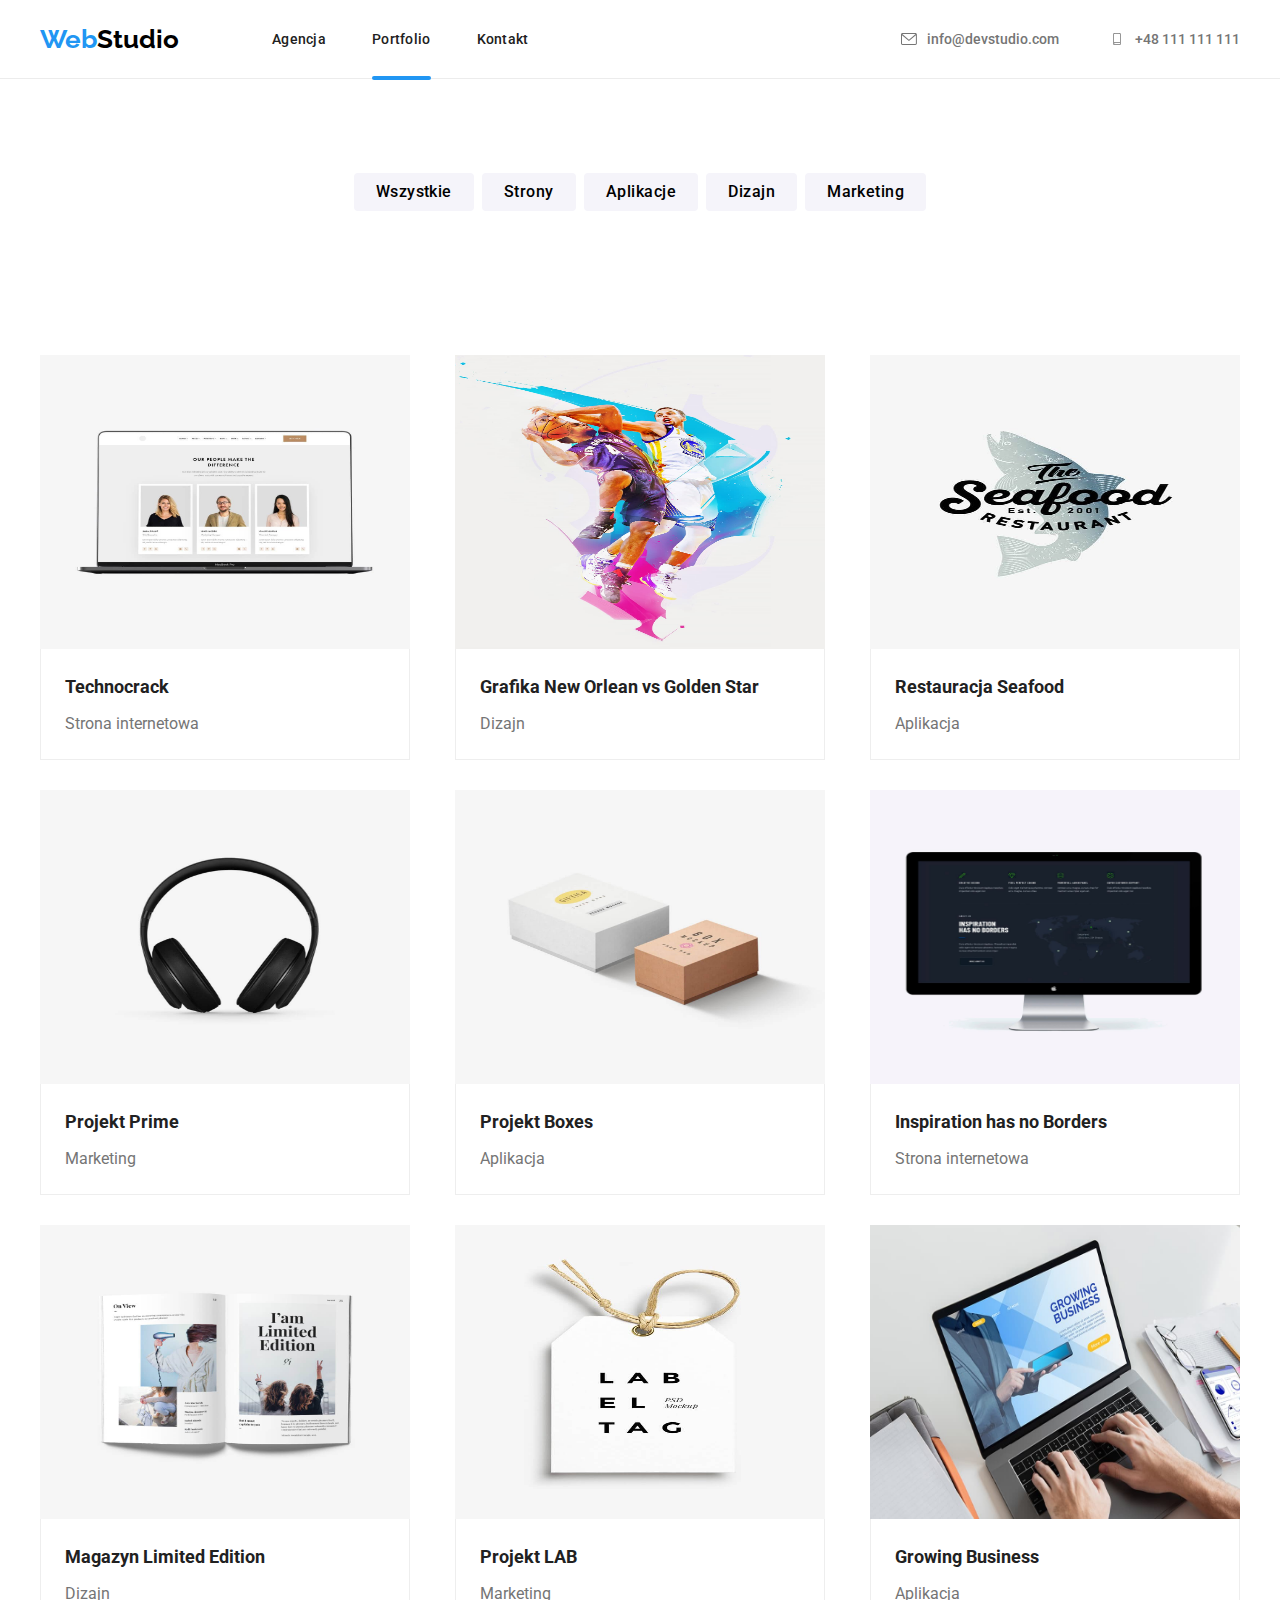
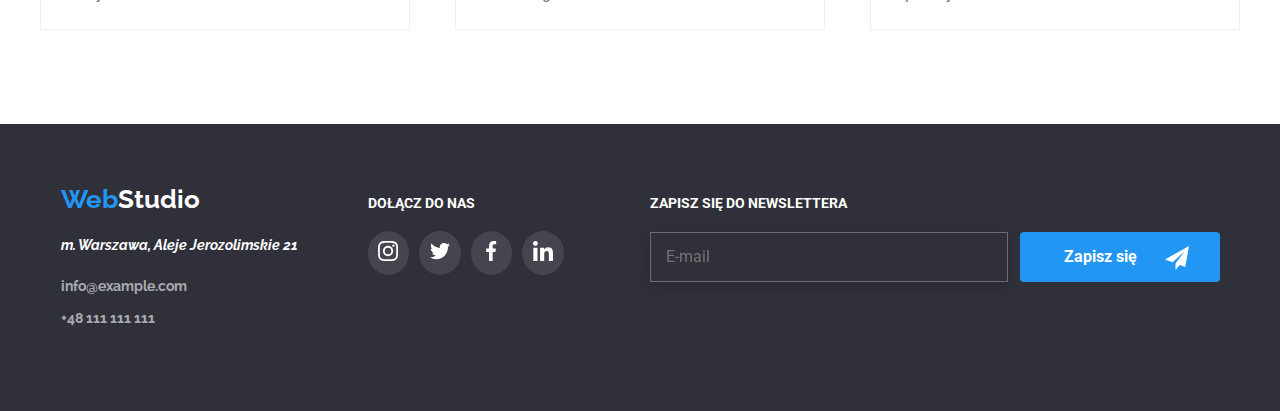
==== portfolio.html @ cb3df339 "Add files via upload" ====
<!DOCTYPE html>
<html lang="pl">
  <head>
    <meta charset="UTF-8" />
    <title>Portfolio</title>
    <link
      href="https://fonts.googleapis.com/css2?family=Montserrat:wght@400;700&family=Raleway:wght@700&family=Roboto:wght@400;500;700;900&display=swap"
      rel="stylesheet"
    />
    <link href="css/modern-normalize.css" rel="stylesheet" />
    <link href="css/main.min.css" rel="stylesheet" />
  </head>
  <body>
    <header class="main-header main-header--border">
      <div class="main-header__container container">
        <div class="main-header-logo main__logo">
          <p><span class="main__logo--color">Web</span>Studio</p>
        </div>
        <nav>
          <ul class="main-header-nav">
            <li>
              <a
                class="main-header-nav__menu main-header-nav--fonts"
                href="index.html"
                >Agencja</a
              >
            </li>
            <li>
              <a
                class="main-header-nav__menu main-header-nav--fonts main-header--current"
                href="portfolio.html"
                >Portfolio</a
              >
            </li>
            <li>
              <a class="main-header-nav__menu main-header-nav--fonts" href="/"
                >Kontakt</a
              >
            </li>
          </ul>
        </nav>
        <ul class="main-header-contacts">
          <li>
            <a
              class="main-header-contacts__text"
              href="mailto:info@devstudio.com"
            >
              <svg class="main-header-contacts--icons" width="16" height="12">
                <use href="./images/icons.svg#icon-envelope"></use>
              </svg>
              info@devstudio.com</a
            >
          </li>
          <li>
            <a class="main-header-contacts__text" href="tel:+48111111111">
              <svg class="main-header-contacts--icons" width="16" height="12">
                <use href="./images/icons.svg#icon-smartphone"></use>
              </svg>
              +48 111 111 111</a
            >
          </li>
        </ul>
      </div>
    </header>
    <main>
      <section class="section section-padding-bottom">
        <div class="container">
          <nav>
            <menu>
              <ul class="portfolio">
                <li>
                  <button class="portfolio__buttons" type="button">
                    Wszystkie
                  </button>
                </li>
                <li>
                  <button class="portfolio__buttons" type="button">
                    Strony
                  </button>
                </li>
                <li>
                  <button class="portfolio__buttons" type="button">
                    Aplikacje
                  </button>
                </li>
                <li>
                  <button class="portfolio__buttons" type="button">
                    Dizajn
                  </button>
                </li>
                <li>
                  <button class="portfolio__buttons" type="button">
                    Marketing
                  </button>
                </li>
              </ul>
            </menu>
          </nav>
        </div>
      </section>
      <section class="section section-padding-top">
        <div class="container">
          <ul class="portfolio-list">
            <li class="portfolio-list__style">
              <a class="portfolio-list__link" href="/">
                <div class="portfolio-list__pic-overlay">
                  <img
                    src="images/ourpeople.jpg"
                    alt="Podgląd strony Technocrack"
                    width="370"
                    height="294"
                  />
                  <div class="portfolio-list__pic-text">
                    <p>
                      Technocrack jest popularną platformą wykorzystywaną do
                      rozpowszechniania koronawirusa. Firmy wykorzystują tę
                      platformę do celów szpiegowskich i ataków na
                      niezabezpieczone serwery konkurencji
                    </p>
                  </div>
                </div>
                <div class="portfolio-list__figcaption">
                  <h4 class="portfolio-list__head">Technocrack</h4>
                  <p class="portfolio-list__headtext">Strona internetowa</p>
                </div>
              </a>
            </li>
            <li class="portfolio-list__style">
              <a class="portfolio-list__link" href="/">
                <div class="portfolio-list__pic-overlay">
                  <img
                    src="images/nba.jpg"
                    alt="Grafika NBA"
                    width="370"
                    height="294"
                  />
                  <div class="portfolio-list__pic-text">
                    <p>
                      Technocrack jest popularną platformą wykorzystywaną do
                      rozpowszechniania koronawirusa. Firmy wykorzystują tę
                      platformę do celów szpiegowskich i ataków na
                      niezabezpieczone serwery konkurencji
                    </p>
                  </div>
                </div>
                <div class="portfolio-list__figcaption">
                  <h4 class="portfolio-list__head">
                    Grafika New Orlean vs Golden Star
                  </h4>
                  <p class="portfolio-list__headtext">Dizajn</p>
                </div>
              </a>
            </li>
            <li class="portfolio-list__style">
              <a class="portfolio-list__link" href="/">
                <div class="portfolio-list__pic-overlay">
                  <img
                    src="images/seafood.jpg"
                    alt="Logo Seafood Restaurant"
                    width="370"
                    height="294"
                  />
                  <div class="portfolio-list__pic-text">
                    <p>
                      Technocrack jest popularną platformą wykorzystywaną do
                      rozpowszechniania koronawirusa. Firmy wykorzystują tę
                      platformę do celów szpiegowskich i ataków na
                      niezabezpieczone serwery konkurencji
                    </p>
                  </div>
                </div>
                <div class="portfolio-list__figcaption">
                  <h4 class="portfolio-list__head">Restauracja Seafood</h4>
                  <p class="portfolio-list__headtext">Aplikacja</p>
                </div>
              </a>
            </li>
            <li class="portfolio-list__style">
              <a class="portfolio-list__link" href="/">
                <div class="portfolio-list__pic-overlay">
                  <img
                    src="images/headset.jpg"
                    alt="Logo słuchawek"
                    width="370"
                    height="294"
                  />
                  <div class="portfolio-list__pic-text">
                    <p>
                      Technocrack jest popularną platformą wykorzystywaną do
                      rozpowszechniania koronawirusa. Firmy wykorzystują tę
                      platformę do celów szpiegowskich i ataków na
                      niezabezpieczone serwery konkurencji
                    </p>
                  </div>
                </div>
                <div class="portfolio-list__figcaption">
                  <h4 class="portfolio-list__head">Projekt Prime</h4>
                  <p class="portfolio-list__headtext">Marketing</p>
                </div>
              </a>
            </li>
            <li class="portfolio-list__style">
              <a class="portfolio-list__link" href="/">
                <div class="portfolio-list__pic-overlay">
                  <img
                    src="images/boxes.jpg"
                    alt="Aplikacja Boxes"
                    width="370"
                    height="294"
                  />
                  <div class="portfolio-list__pic-text">
                    <p>
                      Technocrack jest popularną platformą wykorzystywaną do
                      rozpowszechniania koronawirusa. Firmy wykorzystują tę
                      platformę do celów szpiegowskich i ataków na
                      niezabezpieczone serwery konkurencji
                    </p>
                  </div>
                </div>
                <div class="portfolio-list__figcaption">
                  <h4 class="portfolio-list__head">Projekt Boxes</h4>
                  <p class="portfolio-list__headtext">Aplikacja</p>
                </div>
              </a>
            </li>
            <li class="portfolio-list__style">
              <a class="portfolio-list__link" href="/">
                <div class="portfolio-list__pic-overlay">
                  <img
                    src="images/monitor.jpg"
                    alt="Podgląd strony Inspiration"
                    width="370"
                    height="294"
                  />
                  <div class="portfolio-list__pic-text">
                    <p>
                      Technocrack jest popularną platformą wykorzystywaną do
                      rozpowszechniania koronawirusa. Firmy wykorzystują tę
                      platformę do celów szpiegowskich i ataków na
                      niezabezpieczone serwery konkurencji
                    </p>
                  </div>
                </div>
                <div class="portfolio-list__figcaption">
                  <h4 class="portfolio-list__head">
                    Inspiration has no Borders
                  </h4>
                  <p class="portfolio-list__headtext">Strona internetowa</p>
                </div>
              </a>
            </li>
            <li class="portfolio-list__style">
              <a class="portfolio-list__link" href="/">
                <div class="portfolio-list__pic-overlay">
                  <img
                    src="images/magazine.jpg"
                    alt="Magazyn Limited Edition"
                    width="370"
                    height="294"
                  />
                  <div class="portfolio-list__pic-text">
                    <p>
                      Technocrack jest popularną platformą wykorzystywaną do
                      rozpowszechniania koronawirusa. Firmy wykorzystują tę
                      platformę do celów szpiegowskich i ataków na
                      niezabezpieczone serwery konkurencji
                    </p>
                  </div>
                </div>
                <div class="portfolio-list__figcaption">
                  <h4 class="portfolio-list__head">Magazyn Limited Edition</h4>
                  <p class="portfolio-list__headtext">Dizajn</p>
                </div>
              </a>
            </li>
            <li class="portfolio-list__style">
              <a class="portfolio-list__link" href="/">
                <div class="portfolio-list__pic-overlay">
                  <img
                    src="images/labeltag.jpg"
                    alt="Logo Projekt Lab"
                    width="370"
                    height="294"
                  />
                  <div class="portfolio-list__pic-text">
                    <p>
                      Technocrack jest popularną platformą wykorzystywaną do
                      rozpowszechniania koronawirusa. Firmy wykorzystują tę
                      platformę do celów szpiegowskich i ataków na
                      niezabezpieczone serwery konkurencji
                    </p>
                  </div>
                </div>
                <div class="portfolio-list__figcaption">
                  <h4 class="portfolio-list__head">Projekt LAB</h4>
                  <p class="portfolio-list__headtext">Marketing</p>
                </div>
              </a>
            </li>
            <li class="portfolio-list__style">
              <a class="portfolio-list__link" href="/">
                <div class="portfolio-list__pic-overlay">
                  <img
                    src="images/growingbuisness.jpg"
                    alt="Logo aplikacji Growing Business"
                    width="370"
                    height="294"
                  />
                  <div class="portfolio-list__pic-text">
                    <p>
                      Technocrack jest popularną platformą wykorzystywaną do
                      rozpowszechniania koronawirusa. Firmy wykorzystują tę
                      platformę do celów szpiegowskich i ataków na
                      niezabezpieczone serwery konkurencji
                    </p>
                  </div>
                </div>
                <div class="portfolio-list__figcaption">
                  <h4 class="portfolio-list__head">Growing Business</h4>
                  <p class="portfolio-list__headtext">Aplikacja</p>
                </div>
              </a>
            </li>
          </ul>
        </div>
      </section>
    </main>
    <footer>
      <div class="container main-footer">
        <div class="footer-style">
          <p>
            <span class="main__logo--color">Web</span
            ><span class="main__logo--footer">Studio</span>
          </p>
          <address class="footer-style__adress">
            m. Warszawa, Aleje Jerozolimskie 21
          </address>
          <a class="footer-style__adress-two" href="mailto:info@example.com"
            >info@example.com</a
          >
          <br />
          <a class="footer-style__adress-two" href="tel:+48111111111"
            >+48 111 111 111</a
          >
        </div>
        <div class="joinus">
          <h3 class="joinus__text">DOŁĄCZ DO NAS</h3>
          <ul class="joinus-box">
            <li class="joinus__list">
              <a href="/">
                <svg class="joinus__list--svg" width="20" height="20">
                  <use href="./images/icons.svg#icon-instagram-2"></use>
                </svg>
              </a>
            </li>
            <li class="joinus__list">
              <a href="/"
                ><svg class="joinus__list--svg" width="20" height="20">
                  <use href="./images/icons.svg#icon-twitter-1"></use></svg
              ></a>
            </li>
            <li class="joinus__list">
              <a href="/"
                ><svg class="joinus__list--svg" width="20" height="20">
                  <use href="./images/icons.svg#icon-facebook-1"></use></svg
              ></a>
            </li>
            <li class="joinus__list">
              <a href="/"
                ><svg class="joinus__list--svg" width="20" height="20">
                  <use href="./images/icons.svg#icon-linkedin-1"></use></svg
              ></a>
            </li>
          </ul>
        </div>
        <div>
          <form class="newsletter">
            <label>
              <h3 class="newsletter__text">Zapisz się do newslettera</h3>
              <input
                class="newsletter__input"
                type="email"
                name="footeruseremail"
                placeholder="E-mail"
                required
              />
            </label>
            <button class="newsletter__button" type="submit">
              Zapisz się
              <svg class="newsletter__button--svg" width="24" height="24">
                <use href="./images/icons.svg#icon-icon-send"></use>
              </svg>
            </button>
          </form>
        </div>
      </div>
    </footer>
    <script src="./js/modal.js"></script>
  </body>
</html>
---- css/main.min.css ----
*{margin:0;padding:0}body{font-family:"Roboto",sans-serif;background:#fff}footer{display:block;padding-top:60px;padding-bottom:60px;background-color:var(--main-theme)}h4{margin:0;-webkit-margin-before:0;margin-block-start:0;padding:0;border:0;font-size:100%;font:inherit;vertical-align:baseline}menu{-webkit-margin-before:0px;margin-block-start:0px;-webkit-margin-after:0px;margin-block-end:0px;-webkit-padding-start:0px;padding-inline-start:0px}a{text-decoration:none}ul{list-style-type:none}img{display:block}label{display:-webkit-box;display:-ms-flexbox;display:flex;-webkit-box-orient:vertical;-webkit-box-direction:normal;-ms-flex-direction:column;flex-direction:column}.container{width:1200px;margin:0 auto}.section{padding-top:94px;padding-bottom:94px}.section-padding-top{padding-top:0}.section-heads{font-weight:700;font-size:36px;line-height:1.16;color:var(--nearly-black);text-align:center;margin-top:0px;margin-bottom:50px}.backdrop{position:fixed;left:0;top:0;width:100%;height:100%;background:rgba(0,0,0,.2)}.is-hidden{opacity:0;visibility:hidden;pointer-events:none}:root{--blue-sky: #2196f3;--main-theme: #2f303a;--snow: #ffffff;--nearly-black: #212121;--gray: #757575;--cubic-bezier: cubic-bezier(0.4, 0, 0.2, 1);--main-font: "Roboto", sans-serif;--secondary-font: "Raleway", sans-serif;--box-shadow-main: 0px 4px 4px rgba(0, 0, 0, 0.15);--box-shadow-team: 0px 1px 3px rgba(0, 0, 0, 0.12), 0px 1px 1px rgba(0, 0, 0, 0.14), 0px 2px 1px rgba(0, 0, 0, 0.2);--box-shadow-filter: 0px 3px 1px rgba(0, 0, 0, 0.1), 0px 1px 2px rgba(0, 0, 0, 0.08), 0px 2px 2px rgba(0, 0, 0, 0.12);--box-shadow-gallery: 0px 1px 1px rgba(0, 0, 0, 0.12), 0px 4px 4px rgba(0, 0, 0, 0.06), 1px 4px 6px rgba(0, 0, 0, 0.16)}.main-header{display:-webkit-box;display:-ms-flexbox;display:flex;-webkit-box-align:center;-ms-flex-align:center;align-items:center;-webkit-box-pack:start;-ms-flex-pack:start;justify-content:flex-start}.main-header--border{border-bottom:1px solid;border-bottom-color:#ececec}.main-header__container{display:-webkit-box;display:-ms-flexbox;display:flex;-webkit-box-align:center;-ms-flex-align:center;align-items:center;padding-top:24px;padding-bottom:24px}.main-header--current{color:var(--blue-sky)}.main-header--current:after{position:absolute;display:inline-block;left:0px;bottom:-33px;content:"";background-color:var(--blue-sky);width:100%;height:4px;border-radius:2px}.main-header-logo{display:-webkit-box;display:-ms-flexbox;display:flex;-ms-flex-preferred-size:145px;flex-basis:145px;-webkit-box-pack:start;-ms-flex-pack:start;justify-content:flex-start;max-width:145px;margin-right:0px}.main__logo{font-family:"Raleway";font-style:normal;font-weight:700;font-size:26px;line-height:1.17}.main__logo--color{color:var(--blue-sky)}.main__logo--footer{color:var(--snow)}.main-header-nav{display:-webkit-box;display:-ms-flexbox;display:flex;-webkit-box-align:center;-ms-flex-align:center;align-items:center;-webkit-box-pack:justify;-ms-flex-pack:justify;justify-content:space-between;gap:46px;list-style-type:none;max-width:245px;margin-left:93px;margin-right:371px;padding-left:0px;-webkit-margin-before:0px;margin-block-start:0px;-webkit-margin-after:0px;margin-block-end:0px}.main-header-nav__menu{color:#212121;display:-webkit-box;display:-ms-flexbox;display:flex;gap:46px;position:relative}.main-header-nav__menu:focus,.main-header-nav__menu :hover{color:var(--blue-sky);-webkit-transition:color 250ms var(--cubic-bezier);transition:color 250ms var(--cubic-bezier)}.main-header-nav--fonts{font-weight:500;font-size:14px;line-height:1.15;letter-spacing:.02em;color:var(--nearly-black)}.main-header-contacts{list-style:none;display:-webkit-box;display:-ms-flexbox;display:flex;-webkit-box-align:center;-ms-flex-align:center;align-items:center;-webkit-box-pack:end;-ms-flex-pack:end;justify-content:flex-end;gap:50px;width:100%}.main-header-contacts__text{color:var(--gray);text-decoration:none;font-weight:500;font-size:14px;line-height:1.17;display:-webkit-box;display:-ms-flexbox;display:flex;-webkit-box-align:center;-ms-flex-align:center;align-items:center}.main-header-contacts__text:hover,.main-header-contacts__text :focus{color:var(--blue-sky);-webkit-transition:color 250ms var(--cubic-bezier);transition:color 250ms var(--cubic-bezier)}.main-header-contacts--icons{fill:currentColor;margin-right:10px}.section-main{background:var(--main-theme);background-color:rgba(47,48,58,.4);background-image:url(../images/sectionone.jpg);background-repeat:no-repeat;background-size:cover;background-position:100% 35%;max-width:1600px;height:600px;padding:200px 0px;margin:0 auto}.section-main__text{font-weight:900;font-size:44px;line-height:1.36;color:var(--snow);text-align:center;letter-spacing:.06em;text-transform:uppercase}.section-main__button{font-weight:700;font-size:16px;line-height:1.87;color:var(--snow);background-color:var(--blue-sky);cursor:pointer;width:200px;height:50px;-webkit-box-shadow:0px 4px 4px rgba(0,0,0,.15);box-shadow:0px 4px 4px rgba(0,0,0,.15);border-radius:4px;margin-top:30px;margin-inline:500px}.offer{list-style-type:none;display:-webkit-box;display:-ms-flexbox;display:flex;-webkit-box-pack:justify;-ms-flex-pack:justify;justify-content:space-between;-ms-flex-wrap:nowrap;flex-wrap:nowrap;gap:30px;padding-left:0;position:relative}.offer__list{position:relative}.offer__list>p{font-weight:700;font-size:14px;line-height:1.14;letter-spacing:.03em;text-transform:uppercase;color:var(--snow);position:absolute;bottom:0;width:100%;height:70px;display:-webkit-box;display:-ms-flexbox;display:flex;-webkit-box-align:center;-ms-flex-align:center;align-items:center;-webkit-box-pack:center;-ms-flex-pack:center;justify-content:center;background-color:rgba(47,48,58,.8)}.section-about{list-style-type:none;display:-webkit-box;display:-ms-flexbox;display:flex;-webkit-box-align:center;-ms-flex-align:center;align-items:center;-webkit-box-pack:justify;-ms-flex-pack:justify;justify-content:space-between;gap:30px;margin:0px;-webkit-padding-start:0px;padding-inline-start:0px}.about-item{border-radius:4px}.about-item__div{display:-webkit-box;display:-ms-flexbox;display:flex;-webkit-box-align:center;-ms-flex-align:center;align-items:center;-webkit-box-pack:center;-ms-flex-pack:center;justify-content:center;width:270px;height:120px;background-color:#f5f4fa;margin-bottom:30px}.about-item__head{font-weight:700;font-size:14px;line-height:1.14;color:var(--nearly-black)}.about-item__text{font-size:14px;line-height:1.71;color:var(--nearly-black)}.team{background:#f5f4fa}.team__list{list-style-type:none;display:-webkit-box;display:-ms-flexbox;display:flex;-webkit-box-pack:center;-ms-flex-pack:center;justify-content:center;gap:30px;padding:0}.team__list-styles{background:var(--snow);border-radius:0px 0px 4px 4px;-webkit-box-shadow:0px 1px 3px rgba(0,0,0,.12),0px 1px 1px rgba(0,0,0,.14),0px 2px 1px rgba(0,0,0,.2);box-shadow:0px 1px 3px rgba(0,0,0,.12),0px 1px 1px rgba(0,0,0,.14),0px 2px 1px rgba(0,0,0,.2);-webkit-filter:drop-shadow(0px 4px 4px rgba(0, 0, 0, 0.25));filter:drop-shadow(0px 4px 4px rgba(0, 0, 0, 0.25))}.team-figcaption{padding-bottom:30px;-webkit-box-align:center;-ms-flex-align:center;align-items:center}.team-figcaption__name{font-weight:500;font-size:16px;line-height:1.18;color:var(--nearly-black);text-align:center;padding-top:30px;padding-bottom:10px}.team-figcaption__job{font-weight:400;font-size:16px;line-height:1.18;color:var(--nearly-black);text-align:center;padding-bottom:16px}.team-contacts{display:-webkit-box;display:-ms-flexbox;display:flex;-webkit-box-pack:center;-ms-flex-pack:center;justify-content:center;-webkit-box-align:center;-ms-flex-align:center;align-items:center;margin-top:16px}.team-contacts__box{width:44px;height:44px;margin-right:10px;color:var(--snow)}.team-contacts__box:last-child{margin-right:0}.team-contacts--link{fill:#afb1b8;width:100%;height:100%;display:-webkit-box;display:-ms-flexbox;display:flex;-webkit-box-align:center;-ms-flex-align:center;align-items:center;-webkit-box-pack:center;-ms-flex-pack:center;justify-content:center}.team-contacts--link:hover,.team-contacts--link :focus{background-color:var(--blue-sky);cursor:pointer;border-radius:50%;fill:var(--snow);-webkit-transition:background-color 250ms var(--cubic-bezier),fill 250ms var(--cubic-bezier);transition:background-color 250ms var(--cubic-bezier),fill 250ms var(--cubic-bezier)}.clients{display:-webkit-box;display:-ms-flexbox;display:flex;-webkit-box-align:center;-ms-flex-align:center;align-items:center;-webkit-box-pack:center;-ms-flex-pack:center;justify-content:center;gap:30px}.clients__link{fill:#afb1b8;width:170px;height:92px;border:#afb1b8 solid;display:-webkit-box;display:-ms-flexbox;display:flex;-webkit-box-align:center;-ms-flex-align:center;align-items:center;-webkit-box-pack:center;-ms-flex-pack:center;justify-content:center}.clients__link:hover,.clients__link :focus{border-color:var(--blue-sky);cursor:pointer;fill:var(--blue-sky);-webkit-transition:fill 250ms var(--cubic-bezier),border 250ms var(--cubic-bezier);transition:fill 250ms var(--cubic-bezier),border 250ms var(--cubic-bezier)}.portfolio{display:-webkit-box;display:-ms-flexbox;display:flex;-webkit-box-align:center;-ms-flex-align:center;align-items:center;-webkit-box-pack:center;-ms-flex-pack:center;justify-content:center;list-style:none;gap:8px;padding-left:0px;-webkit-margin-before:0px;margin-block-start:0px;-webkit-margin-after:50px;margin-block-end:50px}.portfolio__buttons{font-weight:500;font-size:16px;line-height:1.62;text-align:center;letter-spacing:.03em;border-style:none;padding:6px 22px;background:#f5f4fa;border-radius:4px}.portfolio__buttons:hover,.portfolio__buttons :focus{color:var(--snow);background-color:var(--blue-sky);cursor:pointer;-webkit-box-shadow:0px 3px 1px rgba(0,0,0,.1),0px 1px 2px rgba(0,0,0,.08),0px 2px 2px rgba(0,0,0,.12);box-shadow:0px 3px 1px rgba(0,0,0,.1),0px 1px 2px rgba(0,0,0,.08),0px 2px 2px rgba(0,0,0,.12);-webkit-filter:drop-shadow(0px 4px 4px rgba(0, 0, 0, 0.25));filter:drop-shadow(0px 4px 4px rgba(0, 0, 0, 0.25));-webkit-transition:color 250ms var(--cubic-bezier),background-color 250ms var(--cubic-bezier),-webkit-box-shadow 250ms var(--cubic-bezier);transition:color 250ms var(--cubic-bezier),background-color 250ms var(--cubic-bezier),-webkit-box-shadow 250ms var(--cubic-bezier);transition:color 250ms var(--cubic-bezier),background-color 250ms var(--cubic-bezier),box-shadow 250ms var(--cubic-bezier);transition:color 250ms var(--cubic-bezier),background-color 250ms var(--cubic-bezier),box-shadow 250ms var(--cubic-bezier),-webkit-box-shadow 250ms var(--cubic-bezier)}.modal{position:absolute;top:50%;left:50%;-webkit-transform:translate(-50%, -50%);transform:translate(-50%, -50%);width:528px;height:598px;background-color:var(--snow);border-radius:4px;-webkit-box-shadow:0px 2px 1px rgba(0,0,0,.2),0px 1px 1px rgba(0,0,0,.1411764706),0px 1px 3px rgba(0,0,0,.1215686275);box-shadow:0px 2px 1px rgba(0,0,0,.2),0px 1px 1px rgba(0,0,0,.1411764706),0px 1px 3px rgba(0,0,0,.1215686275)}.modal__button-close{position:absolute;top:8px;right:8px;display:-webkit-box;display:-ms-flexbox;display:flex;-webkit-box-align:center;-ms-flex-align:center;align-items:center;-webkit-box-pack:center;-ms-flex-pack:center;justify-content:center;width:30px;height:30px;border:1px solid rgba(0,0,0,.1);background-color:var(--snow);border-radius:50%;cursor:pointer}.modal-form{padding:40px}.modal-form__text{font-weight:700;font-size:20px;line-height:1.15;text-align:center;letter-spacing:.03em;margin-bottom:12px}.modal-form__label{font-size:12px;line-height:1.17;letter-spacing:.01em;color:#757575;display:-webkit-box;display:-ms-flexbox;display:flex;-webkit-box-orient:vertical;-webkit-box-direction:normal;-ms-flex-direction:column;flex-direction:column;margin-bottom:10px}.modal-form__label-styles{display:block;position:relative;margin-top:4px}.modal-form__label-styles:hover,.modal-form__label-styles :focus-within{fill:var(--blue-sky);border-color:var(--blue-sky)}.modal-form__input-styles{width:448px;height:40px;padding-block:12px;padding-left:40px;border:1px solid rgba(33,33,33,.2);border-radius:4px;-webkit-transition-property:border-color;transition-property:border-color;-webkit-transition-duration:250ms;transition-duration:250ms;-webkit-transition-timing-function:var(--cubic-bezier);transition-timing-function:var(--cubic-bezier);outline:rgba(0,0,0,0)}.modal-form__input-styles:hover,.modal-form__input-styles :focus-within{fill:var(--blue-sky);border-color:var(--blue-sky)}.modal-form--svg{position:absolute;-webkit-transform:translateY(-50%);transform:translateY(-50%);top:50%;left:12px}.modal-form__textarea{display:block;width:448px;height:138px;margin-top:4px;padding:12px 16px;border:1px solid rgba(33,33,33,.2);border-radius:4px;resize:none;-webkit-transition-property:border-color;transition-property:border-color;-webkit-transition-duration:250ms;transition-duration:250ms;-webkit-transition-timing-function:var(--cubic-bezier);transition-timing-function:var(--cubic-bezier);outline:rgba(0,0,0,0)}.modal-form__textarea--placeholder::-webkit-input-placeholder{font-size:12px;line-height:1.17;letter-spacing:.01em;color:rgba(117,117,117,.5)}.modal-form__textarea--placeholder::-moz-placeholder{font-size:12px;line-height:1.17;letter-spacing:.01em;color:rgba(117,117,117,.5)}.modal-form__textarea--placeholder:-ms-input-placeholder{font-size:12px;line-height:1.17;letter-spacing:.01em;color:rgba(117,117,117,.5)}.modal-form__textarea--placeholder::-ms-input-placeholder{font-size:12px;line-height:1.17;letter-spacing:.01em;color:rgba(117,117,117,.5)}.modal-form__textarea--placeholder::placeholder{font-size:12px;line-height:1.17;letter-spacing:.01em;color:rgba(117,117,117,.5)}.modal-form__textarea:hover,.modal-form__textarea :focus{border-color:var(--blue-sky)}.modal-form__rodo{display:block;-webkit-box-align:center;-ms-flex-align:center;align-items:center;margin-top:20px;margin-bottom:30px;font-size:14px;line-height:1.71;letter-spacing:.03em;text-align:center;color:var(--gray)}.modal-form__rodo--text{display:inline;margin-left:8px}.modal-form__rodo--link{text-decoration:underline;color:var(--blue-sky)}.modal-form__rodo-styles{display:inline-block;border:2px solid var(--nearly-black);border-radius:2px;vertical-align:sub;-webkit-transition-property:background-color,border-color;transition-property:background-color,border-color;-webkit-transition-duration:250ms;transition-duration:250ms;-webkit-transition-timing-function:var(--cubic-bezier);transition-timing-function:var(--cubic-bezier)}.modal-form__rodo-styles--icon{display:block;width:16px;height:15px;fill:var(--snow)}.modal-form__button-send{display:block;width:200px;height:50px;margin-inline:auto;cursor:pointer;color:var(--snow);background-color:var(--blue-sky);border:none;border-radius:4px;font-weight:700;font-size:16px;line-height:1.88;letter-spacing:.06em}.rodo-accept{position:absolute;-webkit-appearance:none;-moz-appearance:none;appearance:none}.rodo-accept:checked+.modal-form__rodo-styles{border-color:var(--blue-sky);background-color:var(--blue-sky)}.main-footer{display:-webkit-box;display:-ms-flexbox;display:flex;-webkit-box-align:baseline;-ms-flex-align:baseline;align-items:baseline;-webkit-box-pack:center;-ms-flex-pack:center;justify-content:center}.footer-style{font-family:"Raleway";font-style:normal;font-weight:700;font-size:26px;line-height:1.17;margin-bottom:20px}.footer-style__adress{color:var(--snow);font-size:14px;line-height:1.71;margin-top:20px;margin-bottom:9px}.footer-style__adress-two{color:rgba(255,255,255,.6);font-size:14px;line-height:1.71;margin-bottom:9px}.footer-style__adress-two:hover,.footer-style__adress-two :focus{color:var(--blue-sky);-webkit-transition:color 250ms var(--cubic-bezier);transition:color 250ms var(--cubic-bezier)}.joinus{margin-left:70px}.joinus__text{font-weight:700;font-size:14px;line-height:1.14;color:var(--snow);text-transform:uppercase}.joinus__list{width:44px;height:44px;margin-right:10px;border-radius:50%;background-color:rgba(255,255,255,.1019607843);display:-webkit-box;display:-ms-flexbox;display:flex;-webkit-box-align:center;-ms-flex-align:center;align-items:center;-webkit-box-pack:center;-ms-flex-pack:center;justify-content:center}.joinus__list--svg{fill:var(--snow)}.joinus__list:hover,.joinus__list :focus{cursor:pointer;background-color:var(--blue-sky);-webkit-transition:background-color 250ms var(--cubic-bezier);transition:background-color 250ms var(--cubic-bezier)}.joinus-box{width:206px;height:44px;display:-webkit-box;display:-ms-flexbox;display:flex;-webkit-box-pack:center;-ms-flex-pack:center;justify-content:center;-webkit-box-align:center;-ms-flex-align:center;align-items:center;margin-top:19px}.footer-label{width:358px;margin-left:78px}.newsletter{display:-webkit-box;display:-ms-flexbox;display:flex;-webkit-box-align:end;-ms-flex-align:end;align-items:flex-end;margin-left:76px}.newsletter__text{font-weight:700;font-size:14px;line-height:1.14;color:var(--snow);text-transform:uppercase}.newsletter__input{-webkit-box-sizing:border-box;box-sizing:border-box;margin-top:20px;width:358px;height:50px;padding:16px 0px 16px 15px;border:1px solid rgba(255,255,255,.3);-webkit-filter:drop-shadow(0px 4px 4px rgba(0, 0, 0, 0.15));filter:drop-shadow(0px 4px 4px rgba(0, 0, 0, 0.15));background-color:var(--main-theme);color:rgba(255,255,255,.6)}.newsletter__button{font-weight:700;font-size:16px;line-height:1.88;color:var(--snow);cursor:pointer;width:200px;height:50px;margin-left:12px;border:none;background-color:var(--blue-sky);padding:10px 28px 10px 42px;border-radius:4px}.newsletter__button--svg{vertical-align:middle;margin-left:24px}.portfolio-list{list-style-type:none;display:-webkit-box;display:-ms-flexbox;display:flex;-webkit-box-pack:justify;-ms-flex-pack:justify;justify-content:space-between;-ms-flex-wrap:wrap;flex-wrap:wrap;padding:0;gap:30px}.portfolio-list:hover,.portfolio-list :focus{cursor:pointer;-webkit-box-shadow:0px 3px 1px rgba(0,0,0,.1),0px 1px 2px rgba(0,0,0,.08),0px 2px 2px rgba(0,0,0,.12);box-shadow:0px 3px 1px rgba(0,0,0,.1),0px 1px 2px rgba(0,0,0,.08),0px 2px 2px rgba(0,0,0,.12);-webkit-transition:-webkit-box-shadow 250ms var(--cubic-bezier);transition:-webkit-box-shadow 250ms var(--cubic-bezier);transition:box-shadow 250ms var(--cubic-bezier);transition:box-shadow 250ms var(--cubic-bezier), -webkit-box-shadow 250ms var(--cubic-bezier)}.portfolio-list__link{display:block}.portfolio-list__pic-overlay{position:relative;overflow:hidden;width:370px;height:294px}.portfolio-list__pic-text{position:absolute;top:0;left:0;width:100%;height:100%;background-color:var(--blue-sky);opacity:.9;-webkit-transform:translateY(100%);transform:translateY(100%);-webkit-transition:-webkit-transform 250ms var(--cubic-bezier);transition:-webkit-transform 250ms var(--cubic-bezier);transition:transform 250ms var(--cubic-bezier);transition:transform 250ms var(--cubic-bezier), -webkit-transform 250ms var(--cubic-bezier)}.portfolio-list__link:hover .portfolio-list__pic-text,.portfolio-list__link:focus .portfolio-list__pic-text{-webkit-transform:translateY(0);transform:translateY(0)}.portfolio-list__pic-text p{font-size:18px;line-height:1.55;letter-spacing:.03em;color:var(--snow);padding-block:49px;padding-inline:24px 45px}.portfolio-list__figcaption{margin-top:0px;padding-top:20px;border-left:1px solid #eee;border-right:1px solid #eee;border-bottom:1px solid #eee}.portfolio-list__head{font-weight:700;font-size:18px;line-height:2;text-align:left;color:var(--nearly-black);padding-left:24px;padding-right:24px}.portfolio-list__headtext{font-size:16px;line-height:1.87;margin-top:4px;padding-left:24px;padding-right:24px;padding-bottom:20px;color:var(--gray)}/*# sourceMappingURL=main.min.css.map */
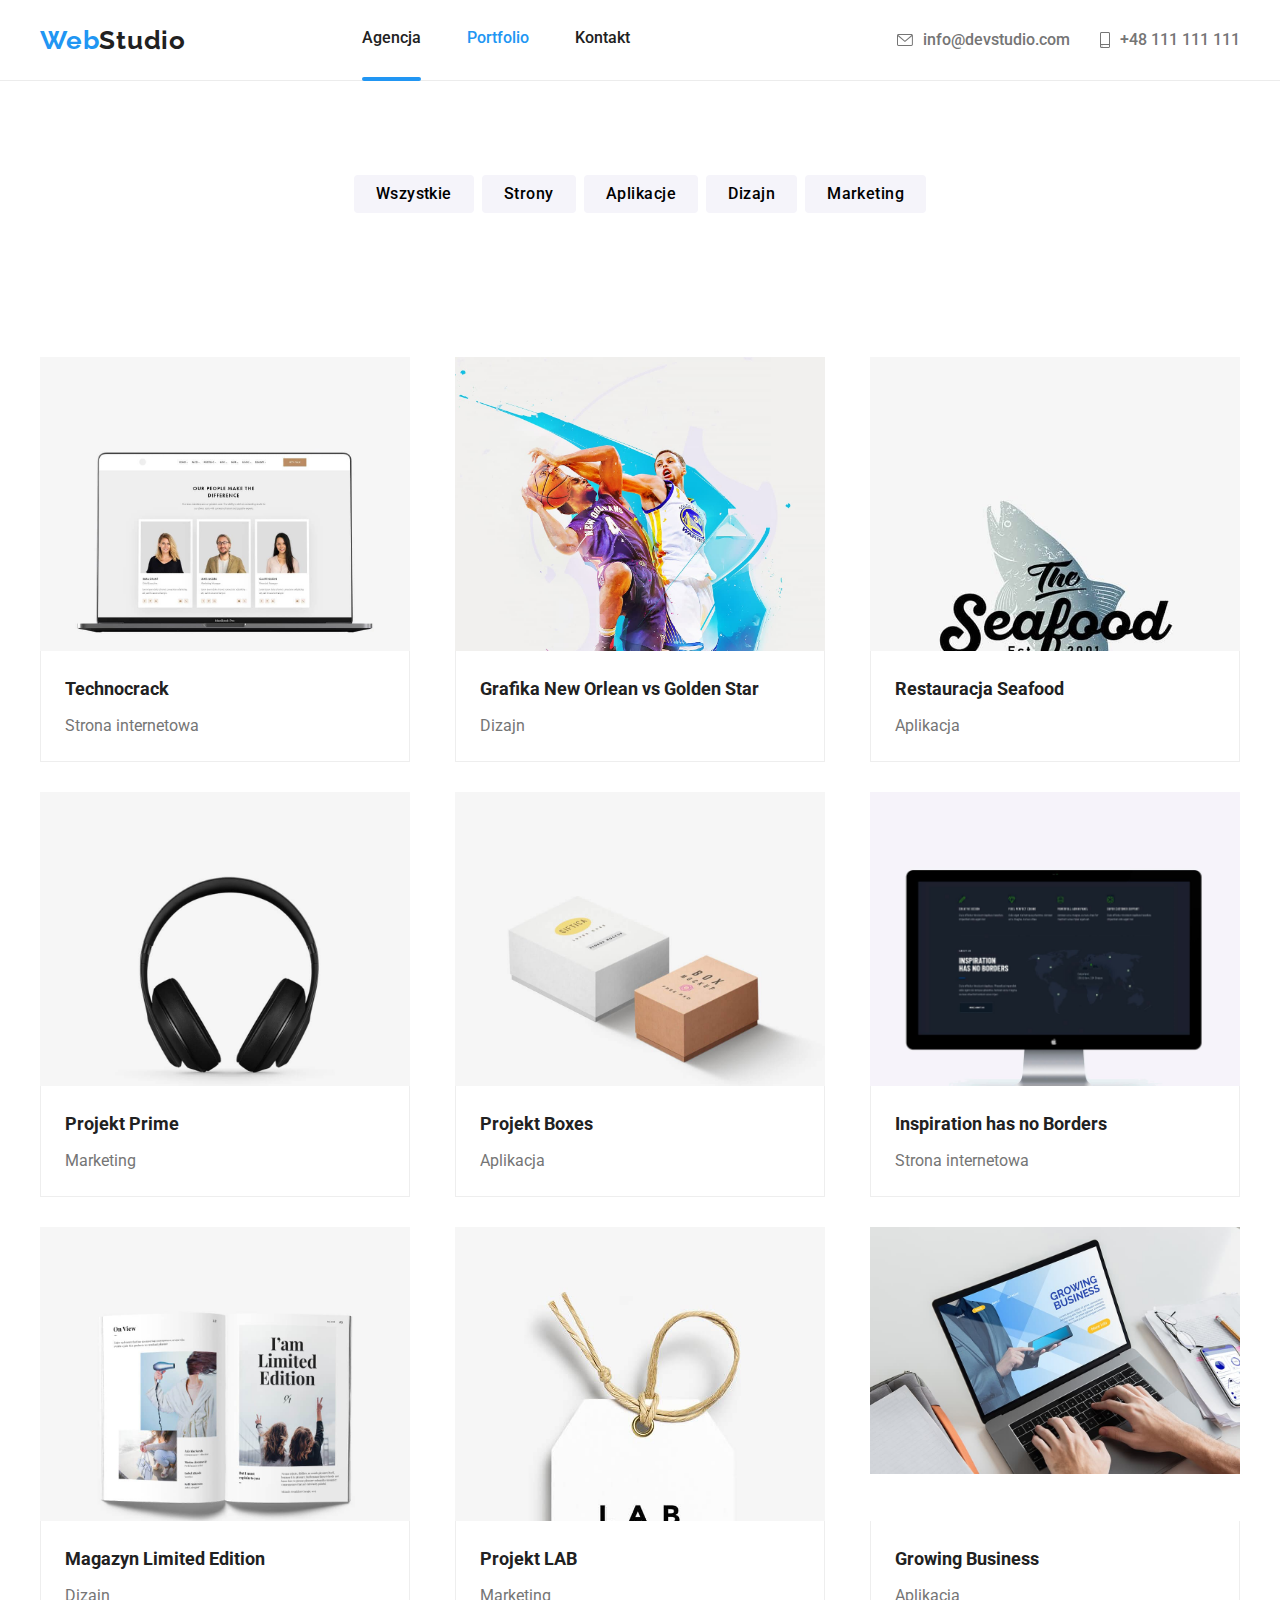
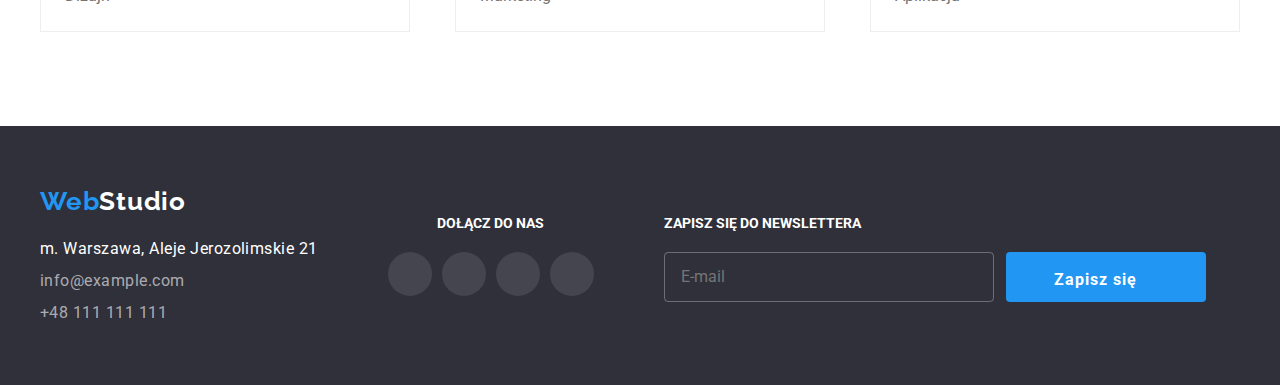
==== commit e5d8608d: "upd" ====
--- a/portfolio.html
+++ b/portfolio.html
@@ -11,56 +11,59 @@
     <link href="css/main.min.css" rel="stylesheet" />
   </head>
   <body>
-    <header class="main-header main-header--border">
-      <div class="main-header__container container">
-        <div class="main-header-logo main__logo">
-          <p><span class="main__logo--color">Web</span>Studio</p>
-        </div>
-        <nav>
-          <ul class="main-header-nav">
-            <li>
-              <a
-                class="main-header-nav__menu main-header-nav--fonts"
-                href="index.html"
-                >Agencja</a
-              >
-            </li>
-            <li>
-              <a
-                class="main-header-nav__menu main-header-nav--fonts main-header--current"
-                href="portfolio.html"
+    <header class="header header--border">
+      <div class="container header__wrapper">
+        <a href="index.html" class="logo">
+          <span class="logo__span">Web</span
+          ><span class="logo__span--black">Studio</span></a
+        >
+        <nav class="nav">
+          <ul class="nav__list">
+            <li class="nav__item">
+              <a class="nav__link" href="index.html"
+                >Agencja
+                <div class="nav__underline"></div
+              ></a>
+            </li>
+            <li class="nav__item">
+              <a class="nav__link nav__link--blue" href="portfolio.html"
                 >Portfolio</a
               >
             </li>
-            <li>
-              <a class="main-header-nav__menu main-header-nav--fonts" href="/"
-                >Kontakt</a
-              >
+            <li class="nav__item">
+              <a class="nav__link" href="#">Kontakt</a>
             </li>
           </ul>
         </nav>
-        <ul class="main-header-contacts">
-          <li>
-            <a
-              class="main-header-contacts__text"
-              href="mailto:info@devstudio.com"
-            >
-              <svg class="main-header-contacts--icons" width="16" height="12">
+
+        <ul class="contact">
+          <li class="contact__item">
+            <a class="contact__link" href="mailto:info@devstudio.com"
+              ><svg height="12" width="16" class="contact__icon">
                 <use href="./images/icons.svg#icon-envelope"></use>
               </svg>
-              info@devstudio.com</a
-            >
+              info@devstudio.com
+            </a>
           </li>
-          <li>
-            <a class="main-header-contacts__text" href="tel:+48111111111">
-              <svg class="main-header-contacts--icons" width="16" height="12">
+          <li class="contact__item">
+            <a class="contact__link" href="tel:+48111111111"
+              ><svg height="16" width="10" class="contact__icon">
                 <use href="./images/icons.svg#icon-smartphone"></use>
               </svg>
-              +48 111 111 111</a
-            >
+              +48 111 111 111
+            </a>
           </li>
         </ul>
       </div>
+      <button
+        class="menu-toggle js-open-menu"
+        aria-expanded="false"
+        aria-controls="mobile-menu"
+      >
+        <svg class="menu-toggle__icon-open" width="40" height="40">
+          <use href="./images/icons.svg#icon-menu_40px-1"></use>
+        </svg>
+      </button>
     </header>
     <main>
       <section class="section section-padding-bottom">
@@ -325,70 +328,80 @@
         </div>
       </section>
     </main>
-    <footer>
-      <div class="container main-footer">
-        <div class="footer-style">
-          <p>
-            <span class="main__logo--color">Web</span
-            ><span class="main__logo--footer">Studio</span>
-          </p>
-          <address class="footer-style__adress">
-            m. Warszawa, Aleje Jerozolimskie 21
-          </address>
-          <a class="footer-style__adress-two" href="mailto:info@example.com"
-            >info@example.com</a
+    <footer class="footer">
+      <div class="container footer__wrapper">
+        <div class="address">
+          <a href="index.html" class="logo logo--footer"
+            ><span class="logo__span">Web</span
+            ><span class="logo logo__span--white">Studio</span></a
           >
-          <br />
-          <a class="footer-style__adress-two" href="tel:+48111111111"
-            >+48 111 111 111</a
-          >
-        </div>
-        <div class="joinus">
-          <h3 class="joinus__text">DOŁĄCZ DO NAS</h3>
-          <ul class="joinus-box">
-            <li class="joinus__list">
-              <a href="/">
-                <svg class="joinus__list--svg" width="20" height="20">
-                  <use href="./images/icons.svg#icon-instagram-2"></use>
-                </svg>
-              </a>
-            </li>
-            <li class="joinus__list">
-              <a href="/"
-                ><svg class="joinus__list--svg" width="20" height="20">
-                  <use href="./images/icons.svg#icon-twitter-1"></use></svg
-              ></a>
-            </li>
-            <li class="joinus__list">
-              <a href="/"
-                ><svg class="joinus__list--svg" width="20" height="20">
-                  <use href="./images/icons.svg#icon-facebook-1"></use></svg
-              ></a>
-            </li>
-            <li class="joinus__list">
-              <a href="/"
-                ><svg class="joinus__list--svg" width="20" height="20">
-                  <use href="./images/icons.svg#icon-linkedin-1"></use></svg
-              ></a>
+          <ul class="address__list">
+            <li class="address__item">
+              <a
+                class="address__link"
+                href="https://goo.gl/maps/n7dGZE4twgekGSiaA"
+                >m. Warszawa, Aleje Jerozolimskie 21</a
+              >
+            </li>
+            <li class="address__item">
+              <a class="address__contact" href="mailto:info@example.com"
+                >info@example.com</a
+              >
+            </li>
+            <li class="address__item">
+              <a class="address__contact" href="tel:+48111111111"
+                >+48 111 111 111</a
+              >
             </li>
           </ul>
         </div>
-        <div>
-          <form class="newsletter">
-            <label>
-              <h3 class="newsletter__text">Zapisz się do newslettera</h3>
-              <input
-                class="newsletter__input"
-                type="email"
-                name="footeruseremail"
-                placeholder="E-mail"
-                required
-              />
-            </label>
-            <button class="newsletter__button" type="submit">
+        <div class="join">
+          <h3 class="join__head">dołącz do nas</h3>
+          <ul class="join__list">
+            <li class="join__item">
+              <a href="#">
+                <svg width="20px" height="20px" class="join__icon">
+                  <use href="./images/icons/sprite.svg#icon-instagram"></use>
+                </svg>
+              </a>
+            </li>
+            <li class="join__item">
+              <a href="#">
+                <svg width="20px" height="20px" class="join__icon">
+                  <use href="./images/icons/sprite.svg#icon-twitter"></use>
+                </svg>
+              </a>
+            </li>
+            <li class="join__item">
+              <a href="#">
+                <svg width="20px" height="20px" class="join__icon">
+                  <use href="./images/icons/sprite.svg#icon-facebook"></use>
+                </svg>
+              </a>
+            </li>
+            <li class="join__item">
+              <a href="#">
+                <svg width="20px" height="20px" class="join__icon">
+                  <use href="./images/icons/sprite.svg#icon-linkedin"></use>
+                </svg>
+              </a>
+            </li>
+          </ul>
+        </div>
+        <div class="signup">
+          <h3 class="signup__head">Zapisz się do newslettera</h3>
+
+          <form class="signup__form">
+            <input
+              class="signup__input"
+              type="email"
+              name="signup-email"
+              placeholder="E-mail"
+            />
+            <button type="submit" class="signup__button">
               Zapisz się
-              <svg class="newsletter__button--svg" width="24" height="24">
-                <use href="./images/icons.svg#icon-icon-send"></use>
+              <svg width="24px" height="24px" class="signup__icon">
+                <use href="./images/icons/sprite.svg#icon-sendform"></use>
               </svg>
             </button>
           </form>
--- a/css/main.min.css
+++ b/css/main.min.css
@@ -1 +1 @@
-*{margin:0;padding:0}body{font-family:"Roboto",sans-serif;background:#fff}footer{display:block;padding-top:60px;padding-bottom:60px;background-color:var(--main-theme)}h4{margin:0;-webkit-margin-before:0;margin-block-start:0;padding:0;border:0;font-size:100%;font:inherit;vertical-align:baseline}menu{-webkit-margin-before:0px;margin-block-start:0px;-webkit-margin-after:0px;margin-block-end:0px;-webkit-padding-start:0px;padding-inline-start:0px}a{text-decoration:none}ul{list-style-type:none}img{display:block}label{display:-webkit-box;display:-ms-flexbox;display:flex;-webkit-box-orient:vertical;-webkit-box-direction:normal;-ms-flex-direction:column;flex-direction:column}.container{width:1200px;margin:0 auto}.section{padding-top:94px;padding-bottom:94px}.section-padding-top{padding-top:0}.section-heads{font-weight:700;font-size:36px;line-height:1.16;color:var(--nearly-black);text-align:center;margin-top:0px;margin-bottom:50px}.backdrop{position:fixed;left:0;top:0;width:100%;height:100%;background:rgba(0,0,0,.2)}.is-hidden{opacity:0;visibility:hidden;pointer-events:none}:root{--blue-sky: #2196f3;--main-theme: #2f303a;--snow: #ffffff;--nearly-black: #212121;--gray: #757575;--cubic-bezier: cubic-bezier(0.4, 0, 0.2, 1);--main-font: "Roboto", sans-serif;--secondary-font: "Raleway", sans-serif;--box-shadow-main: 0px 4px 4px rgba(0, 0, 0, 0.15);--box-shadow-team: 0px 1px 3px rgba(0, 0, 0, 0.12), 0px 1px 1px rgba(0, 0, 0, 0.14), 0px 2px 1px rgba(0, 0, 0, 0.2);--box-shadow-filter: 0px 3px 1px rgba(0, 0, 0, 0.1), 0px 1px 2px rgba(0, 0, 0, 0.08), 0px 2px 2px rgba(0, 0, 0, 0.12);--box-shadow-gallery: 0px 1px 1px rgba(0, 0, 0, 0.12), 0px 4px 4px rgba(0, 0, 0, 0.06), 1px 4px 6px rgba(0, 0, 0, 0.16)}.main-header{display:-webkit-box;display:-ms-flexbox;display:flex;-webkit-box-align:center;-ms-flex-align:center;align-items:center;-webkit-box-pack:start;-ms-flex-pack:start;justify-content:flex-start}.main-header--border{border-bottom:1px solid;border-bottom-color:#ececec}.main-header__container{display:-webkit-box;display:-ms-flexbox;display:flex;-webkit-box-align:center;-ms-flex-align:center;align-items:center;padding-top:24px;padding-bottom:24px}.main-header--current{color:var(--blue-sky)}.main-header--current:after{position:absolute;display:inline-block;left:0px;bottom:-33px;content:"";background-color:var(--blue-sky);width:100%;height:4px;border-radius:2px}.main-header-logo{display:-webkit-box;display:-ms-flexbox;display:flex;-ms-flex-preferred-size:145px;flex-basis:145px;-webkit-box-pack:start;-ms-flex-pack:start;justify-content:flex-start;max-width:145px;margin-right:0px}.main__logo{font-family:"Raleway";font-style:normal;font-weight:700;font-size:26px;line-height:1.17}.main__logo--color{color:var(--blue-sky)}.main__logo--footer{color:var(--snow)}.main-header-nav{display:-webkit-box;display:-ms-flexbox;display:flex;-webkit-box-align:center;-ms-flex-align:center;align-items:center;-webkit-box-pack:justify;-ms-flex-pack:justify;justify-content:space-between;gap:46px;list-style-type:none;max-width:245px;margin-left:93px;margin-right:371px;padding-left:0px;-webkit-margin-before:0px;margin-block-start:0px;-webkit-margin-after:0px;margin-block-end:0px}.main-header-nav__menu{color:#212121;display:-webkit-box;display:-ms-flexbox;display:flex;gap:46px;position:relative}.main-header-nav__menu:focus,.main-header-nav__menu :hover{color:var(--blue-sky);-webkit-transition:color 250ms var(--cubic-bezier);transition:color 250ms var(--cubic-bezier)}.main-header-nav--fonts{font-weight:500;font-size:14px;line-height:1.15;letter-spacing:.02em;color:var(--nearly-black)}.main-header-contacts{list-style:none;display:-webkit-box;display:-ms-flexbox;display:flex;-webkit-box-align:center;-ms-flex-align:center;align-items:center;-webkit-box-pack:end;-ms-flex-pack:end;justify-content:flex-end;gap:50px;width:100%}.main-header-contacts__text{color:var(--gray);text-decoration:none;font-weight:500;font-size:14px;line-height:1.17;display:-webkit-box;display:-ms-flexbox;display:flex;-webkit-box-align:center;-ms-flex-align:center;align-items:center}.main-header-contacts__text:hover,.main-header-contacts__text :focus{color:var(--blue-sky);-webkit-transition:color 250ms var(--cubic-bezier);transition:color 250ms var(--cubic-bezier)}.main-header-contacts--icons{fill:currentColor;margin-right:10px}.section-main{background:var(--main-theme);background-color:rgba(47,48,58,.4);background-image:url(../images/sectionone.jpg);background-repeat:no-repeat;background-size:cover;background-position:100% 35%;max-width:1600px;height:600px;padding:200px 0px;margin:0 auto}.section-main__text{font-weight:900;font-size:44px;line-height:1.36;color:var(--snow);text-align:center;letter-spacing:.06em;text-transform:uppercase}.section-main__button{font-weight:700;font-size:16px;line-height:1.87;color:var(--snow);background-color:var(--blue-sky);cursor:pointer;width:200px;height:50px;-webkit-box-shadow:0px 4px 4px rgba(0,0,0,.15);box-shadow:0px 4px 4px rgba(0,0,0,.15);border-radius:4px;margin-top:30px;margin-inline:500px}.offer{list-style-type:none;display:-webkit-box;display:-ms-flexbox;display:flex;-webkit-box-pack:justify;-ms-flex-pack:justify;justify-content:space-between;-ms-flex-wrap:nowrap;flex-wrap:nowrap;gap:30px;padding-left:0;position:relative}.offer__list{position:relative}.offer__list>p{font-weight:700;font-size:14px;line-height:1.14;letter-spacing:.03em;text-transform:uppercase;color:var(--snow);position:absolute;bottom:0;width:100%;height:70px;display:-webkit-box;display:-ms-flexbox;display:flex;-webkit-box-align:center;-ms-flex-align:center;align-items:center;-webkit-box-pack:center;-ms-flex-pack:center;justify-content:center;background-color:rgba(47,48,58,.8)}.section-about{list-style-type:none;display:-webkit-box;display:-ms-flexbox;display:flex;-webkit-box-align:center;-ms-flex-align:center;align-items:center;-webkit-box-pack:justify;-ms-flex-pack:justify;justify-content:space-between;gap:30px;margin:0px;-webkit-padding-start:0px;padding-inline-start:0px}.about-item{border-radius:4px}.about-item__div{display:-webkit-box;display:-ms-flexbox;display:flex;-webkit-box-align:center;-ms-flex-align:center;align-items:center;-webkit-box-pack:center;-ms-flex-pack:center;justify-content:center;width:270px;height:120px;background-color:#f5f4fa;margin-bottom:30px}.about-item__head{font-weight:700;font-size:14px;line-height:1.14;color:var(--nearly-black)}.about-item__text{font-size:14px;line-height:1.71;color:var(--nearly-black)}.team{background:#f5f4fa}.team__list{list-style-type:none;display:-webkit-box;display:-ms-flexbox;display:flex;-webkit-box-pack:center;-ms-flex-pack:center;justify-content:center;gap:30px;padding:0}.team__list-styles{background:var(--snow);border-radius:0px 0px 4px 4px;-webkit-box-shadow:0px 1px 3px rgba(0,0,0,.12),0px 1px 1px rgba(0,0,0,.14),0px 2px 1px rgba(0,0,0,.2);box-shadow:0px 1px 3px rgba(0,0,0,.12),0px 1px 1px rgba(0,0,0,.14),0px 2px 1px rgba(0,0,0,.2);-webkit-filter:drop-shadow(0px 4px 4px rgba(0, 0, 0, 0.25));filter:drop-shadow(0px 4px 4px rgba(0, 0, 0, 0.25))}.team-figcaption{padding-bottom:30px;-webkit-box-align:center;-ms-flex-align:center;align-items:center}.team-figcaption__name{font-weight:500;font-size:16px;line-height:1.18;color:var(--nearly-black);text-align:center;padding-top:30px;padding-bottom:10px}.team-figcaption__job{font-weight:400;font-size:16px;line-height:1.18;color:var(--nearly-black);text-align:center;padding-bottom:16px}.team-contacts{display:-webkit-box;display:-ms-flexbox;display:flex;-webkit-box-pack:center;-ms-flex-pack:center;justify-content:center;-webkit-box-align:center;-ms-flex-align:center;align-items:center;margin-top:16px}.team-contacts__box{width:44px;height:44px;margin-right:10px;color:var(--snow)}.team-contacts__box:last-child{margin-right:0}.team-contacts--link{fill:#afb1b8;width:100%;height:100%;display:-webkit-box;display:-ms-flexbox;display:flex;-webkit-box-align:center;-ms-flex-align:center;align-items:center;-webkit-box-pack:center;-ms-flex-pack:center;justify-content:center}.team-contacts--link:hover,.team-contacts--link :focus{background-color:var(--blue-sky);cursor:pointer;border-radius:50%;fill:var(--snow);-webkit-transition:background-color 250ms var(--cubic-bezier),fill 250ms var(--cubic-bezier);transition:background-color 250ms var(--cubic-bezier),fill 250ms var(--cubic-bezier)}.clients{display:-webkit-box;display:-ms-flexbox;display:flex;-webkit-box-align:center;-ms-flex-align:center;align-items:center;-webkit-box-pack:center;-ms-flex-pack:center;justify-content:center;gap:30px}.clients__link{fill:#afb1b8;width:170px;height:92px;border:#afb1b8 solid;display:-webkit-box;display:-ms-flexbox;display:flex;-webkit-box-align:center;-ms-flex-align:center;align-items:center;-webkit-box-pack:center;-ms-flex-pack:center;justify-content:center}.clients__link:hover,.clients__link :focus{border-color:var(--blue-sky);cursor:pointer;fill:var(--blue-sky);-webkit-transition:fill 250ms var(--cubic-bezier),border 250ms var(--cubic-bezier);transition:fill 250ms var(--cubic-bezier),border 250ms var(--cubic-bezier)}.portfolio{display:-webkit-box;display:-ms-flexbox;display:flex;-webkit-box-align:center;-ms-flex-align:center;align-items:center;-webkit-box-pack:center;-ms-flex-pack:center;justify-content:center;list-style:none;gap:8px;padding-left:0px;-webkit-margin-before:0px;margin-block-start:0px;-webkit-margin-after:50px;margin-block-end:50px}.portfolio__buttons{font-weight:500;font-size:16px;line-height:1.62;text-align:center;letter-spacing:.03em;border-style:none;padding:6px 22px;background:#f5f4fa;border-radius:4px}.portfolio__buttons:hover,.portfolio__buttons :focus{color:var(--snow);background-color:var(--blue-sky);cursor:pointer;-webkit-box-shadow:0px 3px 1px rgba(0,0,0,.1),0px 1px 2px rgba(0,0,0,.08),0px 2px 2px rgba(0,0,0,.12);box-shadow:0px 3px 1px rgba(0,0,0,.1),0px 1px 2px rgba(0,0,0,.08),0px 2px 2px rgba(0,0,0,.12);-webkit-filter:drop-shadow(0px 4px 4px rgba(0, 0, 0, 0.25));filter:drop-shadow(0px 4px 4px rgba(0, 0, 0, 0.25));-webkit-transition:color 250ms var(--cubic-bezier),background-color 250ms var(--cubic-bezier),-webkit-box-shadow 250ms var(--cubic-bezier);transition:color 250ms var(--cubic-bezier),background-color 250ms var(--cubic-bezier),-webkit-box-shadow 250ms var(--cubic-bezier);transition:color 250ms var(--cubic-bezier),background-color 250ms var(--cubic-bezier),box-shadow 250ms var(--cubic-bezier);transition:color 250ms var(--cubic-bezier),background-color 250ms var(--cubic-bezier),box-shadow 250ms var(--cubic-bezier),-webkit-box-shadow 250ms var(--cubic-bezier)}.modal{position:absolute;top:50%;left:50%;-webkit-transform:translate(-50%, -50%);transform:translate(-50%, -50%);width:528px;height:598px;background-color:var(--snow);border-radius:4px;-webkit-box-shadow:0px 2px 1px rgba(0,0,0,.2),0px 1px 1px rgba(0,0,0,.1411764706),0px 1px 3px rgba(0,0,0,.1215686275);box-shadow:0px 2px 1px rgba(0,0,0,.2),0px 1px 1px rgba(0,0,0,.1411764706),0px 1px 3px rgba(0,0,0,.1215686275)}.modal__button-close{position:absolute;top:8px;right:8px;display:-webkit-box;display:-ms-flexbox;display:flex;-webkit-box-align:center;-ms-flex-align:center;align-items:center;-webkit-box-pack:center;-ms-flex-pack:center;justify-content:center;width:30px;height:30px;border:1px solid rgba(0,0,0,.1);background-color:var(--snow);border-radius:50%;cursor:pointer}.modal-form{padding:40px}.modal-form__text{font-weight:700;font-size:20px;line-height:1.15;text-align:center;letter-spacing:.03em;margin-bottom:12px}.modal-form__label{font-size:12px;line-height:1.17;letter-spacing:.01em;color:#757575;display:-webkit-box;display:-ms-flexbox;display:flex;-webkit-box-orient:vertical;-webkit-box-direction:normal;-ms-flex-direction:column;flex-direction:column;margin-bottom:10px}.modal-form__label-styles{display:block;position:relative;margin-top:4px}.modal-form__label-styles:hover,.modal-form__label-styles :focus-within{fill:var(--blue-sky);border-color:var(--blue-sky)}.modal-form__input-styles{width:448px;height:40px;padding-block:12px;padding-left:40px;border:1px solid rgba(33,33,33,.2);border-radius:4px;-webkit-transition-property:border-color;transition-property:border-color;-webkit-transition-duration:250ms;transition-duration:250ms;-webkit-transition-timing-function:var(--cubic-bezier);transition-timing-function:var(--cubic-bezier);outline:rgba(0,0,0,0)}.modal-form__input-styles:hover,.modal-form__input-styles :focus-within{fill:var(--blue-sky);border-color:var(--blue-sky)}.modal-form--svg{position:absolute;-webkit-transform:translateY(-50%);transform:translateY(-50%);top:50%;left:12px}.modal-form__textarea{display:block;width:448px;height:138px;margin-top:4px;padding:12px 16px;border:1px solid rgba(33,33,33,.2);border-radius:4px;resize:none;-webkit-transition-property:border-color;transition-property:border-color;-webkit-transition-duration:250ms;transition-duration:250ms;-webkit-transition-timing-function:var(--cubic-bezier);transition-timing-function:var(--cubic-bezier);outline:rgba(0,0,0,0)}.modal-form__textarea--placeholder::-webkit-input-placeholder{font-size:12px;line-height:1.17;letter-spacing:.01em;color:rgba(117,117,117,.5)}.modal-form__textarea--placeholder::-moz-placeholder{font-size:12px;line-height:1.17;letter-spacing:.01em;color:rgba(117,117,117,.5)}.modal-form__textarea--placeholder:-ms-input-placeholder{font-size:12px;line-height:1.17;letter-spacing:.01em;color:rgba(117,117,117,.5)}.modal-form__textarea--placeholder::-ms-input-placeholder{font-size:12px;line-height:1.17;letter-spacing:.01em;color:rgba(117,117,117,.5)}.modal-form__textarea--placeholder::placeholder{font-size:12px;line-height:1.17;letter-spacing:.01em;color:rgba(117,117,117,.5)}.modal-form__textarea:hover,.modal-form__textarea :focus{border-color:var(--blue-sky)}.modal-form__rodo{display:block;-webkit-box-align:center;-ms-flex-align:center;align-items:center;margin-top:20px;margin-bottom:30px;font-size:14px;line-height:1.71;letter-spacing:.03em;text-align:center;color:var(--gray)}.modal-form__rodo--text{display:inline;margin-left:8px}.modal-form__rodo--link{text-decoration:underline;color:var(--blue-sky)}.modal-form__rodo-styles{display:inline-block;border:2px solid var(--nearly-black);border-radius:2px;vertical-align:sub;-webkit-transition-property:background-color,border-color;transition-property:background-color,border-color;-webkit-transition-duration:250ms;transition-duration:250ms;-webkit-transition-timing-function:var(--cubic-bezier);transition-timing-function:var(--cubic-bezier)}.modal-form__rodo-styles--icon{display:block;width:16px;height:15px;fill:var(--snow)}.modal-form__button-send{display:block;width:200px;height:50px;margin-inline:auto;cursor:pointer;color:var(--snow);background-color:var(--blue-sky);border:none;border-radius:4px;font-weight:700;font-size:16px;line-height:1.88;letter-spacing:.06em}.rodo-accept{position:absolute;-webkit-appearance:none;-moz-appearance:none;appearance:none}.rodo-accept:checked+.modal-form__rodo-styles{border-color:var(--blue-sky);background-color:var(--blue-sky)}.main-footer{display:-webkit-box;display:-ms-flexbox;display:flex;-webkit-box-align:baseline;-ms-flex-align:baseline;align-items:baseline;-webkit-box-pack:center;-ms-flex-pack:center;justify-content:center}.footer-style{font-family:"Raleway";font-style:normal;font-weight:700;font-size:26px;line-height:1.17;margin-bottom:20px}.footer-style__adress{color:var(--snow);font-size:14px;line-height:1.71;margin-top:20px;margin-bottom:9px}.footer-style__adress-two{color:rgba(255,255,255,.6);font-size:14px;line-height:1.71;margin-bottom:9px}.footer-style__adress-two:hover,.footer-style__adress-two :focus{color:var(--blue-sky);-webkit-transition:color 250ms var(--cubic-bezier);transition:color 250ms var(--cubic-bezier)}.joinus{margin-left:70px}.joinus__text{font-weight:700;font-size:14px;line-height:1.14;color:var(--snow);text-transform:uppercase}.joinus__list{width:44px;height:44px;margin-right:10px;border-radius:50%;background-color:rgba(255,255,255,.1019607843);display:-webkit-box;display:-ms-flexbox;display:flex;-webkit-box-align:center;-ms-flex-align:center;align-items:center;-webkit-box-pack:center;-ms-flex-pack:center;justify-content:center}.joinus__list--svg{fill:var(--snow)}.joinus__list:hover,.joinus__list :focus{cursor:pointer;background-color:var(--blue-sky);-webkit-transition:background-color 250ms var(--cubic-bezier);transition:background-color 250ms var(--cubic-bezier)}.joinus-box{width:206px;height:44px;display:-webkit-box;display:-ms-flexbox;display:flex;-webkit-box-pack:center;-ms-flex-pack:center;justify-content:center;-webkit-box-align:center;-ms-flex-align:center;align-items:center;margin-top:19px}.footer-label{width:358px;margin-left:78px}.newsletter{display:-webkit-box;display:-ms-flexbox;display:flex;-webkit-box-align:end;-ms-flex-align:end;align-items:flex-end;margin-left:76px}.newsletter__text{font-weight:700;font-size:14px;line-height:1.14;color:var(--snow);text-transform:uppercase}.newsletter__input{-webkit-box-sizing:border-box;box-sizing:border-box;margin-top:20px;width:358px;height:50px;padding:16px 0px 16px 15px;border:1px solid rgba(255,255,255,.3);-webkit-filter:drop-shadow(0px 4px 4px rgba(0, 0, 0, 0.15));filter:drop-shadow(0px 4px 4px rgba(0, 0, 0, 0.15));background-color:var(--main-theme);color:rgba(255,255,255,.6)}.newsletter__button{font-weight:700;font-size:16px;line-height:1.88;color:var(--snow);cursor:pointer;width:200px;height:50px;margin-left:12px;border:none;background-color:var(--blue-sky);padding:10px 28px 10px 42px;border-radius:4px}.newsletter__button--svg{vertical-align:middle;margin-left:24px}.portfolio-list{list-style-type:none;display:-webkit-box;display:-ms-flexbox;display:flex;-webkit-box-pack:justify;-ms-flex-pack:justify;justify-content:space-between;-ms-flex-wrap:wrap;flex-wrap:wrap;padding:0;gap:30px}.portfolio-list:hover,.portfolio-list :focus{cursor:pointer;-webkit-box-shadow:0px 3px 1px rgba(0,0,0,.1),0px 1px 2px rgba(0,0,0,.08),0px 2px 2px rgba(0,0,0,.12);box-shadow:0px 3px 1px rgba(0,0,0,.1),0px 1px 2px rgba(0,0,0,.08),0px 2px 2px rgba(0,0,0,.12);-webkit-transition:-webkit-box-shadow 250ms var(--cubic-bezier);transition:-webkit-box-shadow 250ms var(--cubic-bezier);transition:box-shadow 250ms var(--cubic-bezier);transition:box-shadow 250ms var(--cubic-bezier), -webkit-box-shadow 250ms var(--cubic-bezier)}.portfolio-list__link{display:block}.portfolio-list__pic-overlay{position:relative;overflow:hidden;width:370px;height:294px}.portfolio-list__pic-text{position:absolute;top:0;left:0;width:100%;height:100%;background-color:var(--blue-sky);opacity:.9;-webkit-transform:translateY(100%);transform:translateY(100%);-webkit-transition:-webkit-transform 250ms var(--cubic-bezier);transition:-webkit-transform 250ms var(--cubic-bezier);transition:transform 250ms var(--cubic-bezier);transition:transform 250ms var(--cubic-bezier), -webkit-transform 250ms var(--cubic-bezier)}.portfolio-list__link:hover .portfolio-list__pic-text,.portfolio-list__link:focus .portfolio-list__pic-text{-webkit-transform:translateY(0);transform:translateY(0)}.portfolio-list__pic-text p{font-size:18px;line-height:1.55;letter-spacing:.03em;color:var(--snow);padding-block:49px;padding-inline:24px 45px}.portfolio-list__figcaption{margin-top:0px;padding-top:20px;border-left:1px solid #eee;border-right:1px solid #eee;border-bottom:1px solid #eee}.portfolio-list__head{font-weight:700;font-size:18px;line-height:2;text-align:left;color:var(--nearly-black);padding-left:24px;padding-right:24px}.portfolio-list__headtext{font-size:16px;line-height:1.87;margin-top:4px;padding-left:24px;padding-right:24px;padding-bottom:20px;color:var(--gray)}/*# sourceMappingURL=main.min.css.map */+:root{--blue-sky: #2196f3;--main-theme: #2f303a;--snow: #ffffff;--nearly-black: #212121;--gray: #757575;--cubic-bezier: cubic-bezier(0.4, 0, 0.2, 1);--main-font: "Roboto", sans-serif;--secondary-font: "Raleway", sans-serif;--box-shadow-main: 0px 4px 4px rgba(0, 0, 0, 0.15);--box-shadow-team: 0px 1px 3px rgba(0, 0, 0, 0.12), 0px 1px 1px rgba(0, 0, 0, 0.14), 0px 2px 1px rgba(0, 0, 0, 0.2);--box-shadow-filter: 0px 3px 1px rgba(0, 0, 0, 0.1), 0px 1px 2px rgba(0, 0, 0, 0.08), 0px 2px 2px rgba(0, 0, 0, 0.12);--box-shadow-gallery: 0px 1px 1px rgba(0, 0, 0, 0.12), 0px 4px 4px rgba(0, 0, 0, 0.06), 1px 4px 6px rgba(0, 0, 0, 0.16)}*{margin:0;padding:0}body{font-family:"Roboto",sans-serif;background:#fff}footer{display:block;padding-top:60px;padding-bottom:60px;background-color:var(--main-theme)}h4{margin:0;-webkit-margin-before:0;margin-block-start:0;padding:0;border:0;font-size:100%;font:inherit;vertical-align:baseline}menu{-webkit-margin-before:0px;margin-block-start:0px;-webkit-margin-after:0px;margin-block-end:0px;-webkit-padding-start:0px;padding-inline-start:0px}a{text-decoration:none}ul{list-style-type:none}img{display:block;height:auto}label{display:-webkit-box;display:-ms-flexbox;display:flex;-webkit-box-orient:vertical;-webkit-box-direction:normal;-ms-flex-direction:column;flex-direction:column}.container{max-width:480px;width:100%;margin:0 auto}@media screen and (min-width: 768px){.container{max-width:768px}}@media screen and (min-width: 1200px){.container{max-width:1200px}}.section{padding-top:94px;padding-bottom:94px}.section-padding-top{padding-top:0}.section-heads{font-weight:700;font-size:36px;line-height:1.16;color:var(--nearly-black);text-align:center;margin-top:0px;margin-bottom:50px}.backdrop{position:fixed;left:0;top:0;width:100%;height:100%;background:rgba(0,0,0,.2)}.is-hidden{opacity:0;visibility:hidden;pointer-events:none}.header--border{border-bottom:1px solid #ececec}.header__wrapper{display:-webkit-box;display:-ms-flexbox;display:flex;-webkit-box-align:center;-ms-flex-align:center;align-items:center;height:60px}@media screen and (min-width: 768px){.header__wrapper{display:-webkit-box;display:-ms-flexbox;display:flex;-webkit-box-align:center;-ms-flex-align:center;align-items:center;height:80px;padding:10px 0}}@media screen and (min-width: 1200px){.header__wrapper{-webkit-box-align:center;-ms-flex-align:center;align-items:center;height:80px}}.logo{font-family:Raleway;font-weight:700;font-size:26px;line-height:1.19;letter-spacing:.03em;color:rgba(255,255,255,.6);-webkit-transition:-webkit-transform 250ms cubic-bezier(0.4, 0, 0.2, 1);transition:-webkit-transform 250ms cubic-bezier(0.4, 0, 0.2, 1);transition:transform 250ms cubic-bezier(0.4, 0, 0.2, 1);transition:transform 250ms cubic-bezier(0.4, 0, 0.2, 1), -webkit-transform 250ms cubic-bezier(0.4, 0, 0.2, 1)}.logo:hover,.logo:focus{-webkit-transform:scale(1.05);transform:scale(1.05)}.logo__span{color:var(--blue-sky)}.logo__span--black{color:#212121}.nav{display:none}@media screen and (min-width: 768px){.nav{display:-webkit-box;display:-ms-flexbox;display:flex;-webkit-box-pack:center;-ms-flex-pack:center;justify-content:center;margin-left:83px}}@media screen and (min-width: 1200px){.nav{display:-webkit-box;display:-ms-flexbox;display:flex}}.nav__list{font-weight:500;-ms-flex-line-pack:justify;align-content:space-between;gap:46px}@media screen and (min-width: 768px){.nav__list{display:-webkit-box;display:-ms-flexbox;display:flex}}@media screen and (min-width: 1200px){.nav__list{display:-webkit-box;display:-ms-flexbox;display:flex;margin-left:93px}}@media screen and (min-width: 768px){.nav__link{color:#212121;display:block;-webkit-transition:-webkit-transform 250ms cubic-bezier(0.4, 0, 0.2, 1);transition:-webkit-transform 250ms cubic-bezier(0.4, 0, 0.2, 1);transition:transform 250ms cubic-bezier(0.4, 0, 0.2, 1);transition:transform 250ms cubic-bezier(0.4, 0, 0.2, 1), -webkit-transform 250ms cubic-bezier(0.4, 0, 0.2, 1)}.nav__link:hover,.nav__link:focus{color:var(--blue-sky);-webkit-transform:scale(1.05);transform:scale(1.05)}.nav__link--blue{color:var(--blue-sky)}.nav__underline{display:block;position:relative;background-color:var(--blue-sky);border-radius:4px;height:4px;top:30px}}@media screen and (min-width: 1200px){.nav__link{color:#212121;display:block;-webkit-transition:-webkit-transform 250ms cubic-bezier(0.4, 0, 0.2, 1);transition:-webkit-transform 250ms cubic-bezier(0.4, 0, 0.2, 1);transition:transform 250ms cubic-bezier(0.4, 0, 0.2, 1);transition:transform 250ms cubic-bezier(0.4, 0, 0.2, 1), -webkit-transform 250ms cubic-bezier(0.4, 0, 0.2, 1)}.nav__link:hover,.nav__link:focus{color:var(--blue-sky);-webkit-transform:scale(1.05);transform:scale(1.05)}.nav__link--blue{color:var(--blue-sky)}.nav__underline{display:block;position:relative;background-color:var(--blue-sky);border-radius:4px;height:4px;top:30px}}.contact{display:none;gap:50px}@media screen and (min-width: 768px){.contact{display:-webkit-box;display:-ms-flexbox;display:flex;-webkit-box-orient:vertical;-webkit-box-direction:normal;-ms-flex-direction:column;flex-direction:column;-webkit-box-pack:justify;-ms-flex-pack:justify;justify-content:space-between;gap:10px;margin-left:auto}}@media screen and (min-width: 1200px){.contact{display:-webkit-box;display:-ms-flexbox;display:flex;-webkit-box-orient:horizontal;-webkit-box-direction:normal;-ms-flex-direction:row;flex-direction:row;gap:30px;margin-left:auto}}.contact__icon{display:block;margin-right:10px;fill:currentColor}.contact__link{font-weight:500;color:#757575;display:-webkit-box;display:-ms-flexbox;display:flex;-webkit-box-align:center;-ms-flex-align:center;align-items:center;-webkit-transition:-webkit-transform 250ms cubic-bezier(0.4, 0, 0.2, 1);transition:-webkit-transform 250ms cubic-bezier(0.4, 0, 0.2, 1);transition:transform 250ms cubic-bezier(0.4, 0, 0.2, 1);transition:transform 250ms cubic-bezier(0.4, 0, 0.2, 1), -webkit-transform 250ms cubic-bezier(0.4, 0, 0.2, 1)}.contact__link:hover,.contact__link:focus{color:var(--blue-sky);-webkit-transform:scale(1.05);transform:scale(1.05)}.section-main{background:var(--main-theme);background-color:rgba(47,48,58,.4);background-image:url(../images/sectionone.jpg);background-repeat:no-repeat;background-size:cover;background-position:center;width:100%;padding:118px 0;margin:0 auto}@media(min-device-pixel-ratio: 2),(-webkit-min-device-pixel-ratio: 2),(min-resolution: 192dpi),(min-resolution: 2dppx){.section-main{background-image:-webkit-gradient(linear, left top, right top, from(rgba(47, 48, 58, 0.4)), color-stop(0%, rgba(47, 48, 58, 0.4))),url(../images/imgheromob@2x.jpg);background-image:linear-gradient(90deg, rgba(47, 48, 58, 0.4) 0%, rgba(47, 48, 58, 0.4) 0%),url(../images/imgheromob@2x.jpg)}}@media screen and (min-width: 768px){.section-main{background-image:-webkit-gradient(linear, left top, right top, from(rgba(47, 48, 58, 0.4)), color-stop(0%, rgba(47, 48, 58, 0.4))),url(../images/imgherotab@1x.jpg);background-image:linear-gradient(90deg, rgba(47, 48, 58, 0.4) 0%, rgba(47, 48, 58, 0.4) 0%),url(../images/imgherotab@1x.jpg)}}@media screen and (min-width: 768px)and (min-device-pixel-ratio: 2),screen and (min-width: 768px)and (-webkit-min-device-pixel-ratio: 2),screen and (min-width: 768px)and (min-resolution: 192dpi),screen and (min-width: 768px)and (min-resolution: 2dppx){.section-main{background-image:-webkit-gradient(linear, left top, right top, from(rgba(47, 48, 58, 0.4)), color-stop(0%, rgba(47, 48, 58, 0.4))),url(../images/imgherotab@2x.jpg);background-image:linear-gradient(90deg, rgba(47, 48, 58, 0.4) 0%, rgba(47, 48, 58, 0.4) 0%),url(../images/imgherotab@2x.jpg)}}@media screen and (min-width: 1200px){.section-main{padding:200px 0;background-size:contain;background-image:-webkit-gradient(linear, left top, right top, from(rgba(47, 48, 58, 0.4)), color-stop(0%, rgba(47, 48, 58, 0.4))),url(../images/imgherodes@1x.jpg);background-image:linear-gradient(90deg, rgba(47, 48, 58, 0.4) 0%, rgba(47, 48, 58, 0.4) 0%),url(../images/imgherodes@1x.jpg)}}@media screen and (min-width: 1200px)and (min-device-pixel-ratio: 2),screen and (min-width: 1200px)and (-webkit-min-device-pixel-ratio: 2),screen and (min-width: 1200px)and (min-resolution: 192dpi),screen and (min-width: 1200px)and (min-resolution: 2dppx){.section-main{background-image:-webkit-gradient(linear, left top, right top, from(rgba(47, 48, 58, 0.4)), color-stop(0%, rgba(47, 48, 58, 0.4))),url(../images/imgherodes@2x.jpg);background-image:linear-gradient(90deg, rgba(47, 48, 58, 0.4) 0%, rgba(47, 48, 58, 0.4) 0%),url(../images/imgherodes@2x.jpg)}}.section-main__text{font-weight:900;font-size:26px;line-height:1.36;color:var(--snow);text-align:center;letter-spacing:.06em;text-transform:uppercase;max-width:365px;margin:0 auto}@media screen and (min-width: 1200px){.section-main__text{font-size:44px;max-width:696px}}.section-main__button{font-weight:700;font-size:16px;line-height:1.87;letter-spacing:.06em;color:var(--snow);background-color:var(--blue-sky);cursor:pointer;border-radius:4px;border:none;padding:10px 40px;margin-top:40px;-webkit-transition:-webkit-transform 250ms cubic-bezier(0.4, 0, 0.2, 1);transition:-webkit-transform 250ms cubic-bezier(0.4, 0, 0.2, 1);transition:transform 250ms cubic-bezier(0.4, 0, 0.2, 1);transition:transform 250ms cubic-bezier(0.4, 0, 0.2, 1), -webkit-transform 250ms cubic-bezier(0.4, 0, 0.2, 1)}.section-main__button:hover,.section-main__button:focus{background-color:var(--blue-sky);color:var(--snow);cursor:pointer;-webkit-transform:scale(1.05);transform:scale(1.05)}.section-hidden{display:none}.offer{list-style-type:none;display:-webkit-box;display:-ms-flexbox;display:flex;-webkit-box-pack:justify;-ms-flex-pack:justify;justify-content:space-between;-ms-flex-wrap:nowrap;flex-wrap:nowrap;gap:30px;padding-left:0;position:relative}.offer__list{position:relative}.offer__list>p{font-weight:700;font-size:14px;line-height:1.14;letter-spacing:.03em;text-transform:uppercase;color:var(--snow);position:absolute;bottom:0;width:100%;height:70px;display:-webkit-box;display:-ms-flexbox;display:flex;-webkit-box-align:center;-ms-flex-align:center;align-items:center;-webkit-box-pack:center;-ms-flex-pack:center;justify-content:center;background-color:rgba(47,48,58,.8)}.section-about{list-style-type:none;display:-webkit-box;display:-ms-flexbox;display:flex;-webkit-box-orient:vertical;-webkit-box-direction:normal;-ms-flex-direction:column;flex-direction:column;-webkit-box-pack:center;-ms-flex-pack:center;justify-content:center;-webkit-box-align:center;-ms-flex-align:center;align-items:center;gap:30px;margin:0px;-webkit-padding-start:0px;padding-inline-start:0px}@media screen and (min-width: 768px){.section-about{display:-webkit-box;display:-ms-flexbox;display:flex;-webkit-box-orient:horizontal;-webkit-box-direction:normal;-ms-flex-direction:row;flex-direction:row;-ms-flex-wrap:wrap;flex-wrap:wrap}}@media screen and (min-width: 1200px){.section-about{display:-webkit-box;display:-ms-flexbox;display:flex;-webkit-box-orient:horizontal;-webkit-box-direction:normal;-ms-flex-direction:row;flex-direction:row;-ms-flex-wrap:nowrap;flex-wrap:nowrap}}.about-item{border-radius:4px;width:100%;display:block;text-align:center}.about-item__div{display:-webkit-box;display:-ms-flexbox;display:flex;-webkit-box-align:center;-ms-flex-align:center;align-items:center;-webkit-box-pack:center;-ms-flex-pack:center;justify-content:center;height:120px;background-color:#f5f4fa;margin-bottom:30px}@media screen and (min-width: 768px){.about-item__div{padding:25px 143px}}@media screen and (min-width: 1200px){.about-item__div{padding:25px 100px;text-align:center}}.about-item__head{font-weight:700;font-size:14px;line-height:1.14;color:var(--nearly-black)}.about-item__text{font-size:14px;line-height:1.71;color:var(--nearly-black);text-align:left}.team{background:#f5f4fa}.team__list{list-style-type:none;display:-webkit-box;display:-ms-flexbox;display:flex;-webkit-box-orient:vertical;-webkit-box-direction:normal;-ms-flex-direction:column;flex-direction:column;-webkit-box-pack:center;-ms-flex-pack:center;justify-content:center;-webkit-box-align:center;-ms-flex-align:center;align-items:center;gap:30px;padding:0}@media screen and (min-width: 768px){.team__list{display:-webkit-box;display:-ms-flexbox;display:flex;-webkit-box-orient:horizontal;-webkit-box-direction:normal;-ms-flex-direction:row;flex-direction:row;-ms-flex-wrap:wrap;flex-wrap:wrap}}@media screen and (min-width: 1200px){.team__list{display:-webkit-box;display:-ms-flexbox;display:flex;-webkit-box-orient:horizontal;-webkit-box-direction:normal;-ms-flex-direction:row;flex-direction:row}}.team__list__img{display:block}@media screen and (min-width: 1200px){.team__list__img{width:270px}}.team__list-styles{background:var(--snow);border-radius:0px 0px 4px 4px;-webkit-box-shadow:0px 1px 3px rgba(0,0,0,.12),0px 1px 1px rgba(0,0,0,.14),0px 2px 1px rgba(0,0,0,.2);box-shadow:0px 1px 3px rgba(0,0,0,.12),0px 1px 1px rgba(0,0,0,.14),0px 2px 1px rgba(0,0,0,.2);-webkit-filter:drop-shadow(0px 4px 4px rgba(0, 0, 0, 0.25));filter:drop-shadow(0px 4px 4px rgba(0, 0, 0, 0.25))}.team-figcaption{padding-bottom:30px;-webkit-box-align:center;-ms-flex-align:center;align-items:center}.team-figcaption__name{font-weight:500;font-size:16px;line-height:1.18;color:var(--nearly-black);text-align:center;padding-top:30px;padding-bottom:10px}.team-figcaption__job{font-weight:400;font-size:16px;line-height:1.18;color:var(--nearly-black);text-align:center;padding-bottom:16px}.team-contacts{display:-webkit-box;display:-ms-flexbox;display:flex;-webkit-box-pack:center;-ms-flex-pack:center;justify-content:center;-webkit-box-align:center;-ms-flex-align:center;align-items:center;margin-top:16px}.team-contacts__box{width:44px;height:44px;margin-right:10px;color:var(--snow)}.team-contacts__box:last-child{margin-right:0}.team-contacts--link{fill:#afb1b8;width:100%;height:100%;display:-webkit-box;display:-ms-flexbox;display:flex;-webkit-box-align:center;-ms-flex-align:center;align-items:center;-webkit-box-pack:center;-ms-flex-pack:center;justify-content:center}.team-contacts--link:hover,.team-contacts--link :focus{background-color:var(--blue-sky);cursor:pointer;border-radius:50%;fill:var(--snow);-webkit-transition:background-color 250ms var(--cubic-bezier),fill 250ms var(--cubic-bezier);transition:background-color 250ms var(--cubic-bezier),fill 250ms var(--cubic-bezier)}.clients{display:-webkit-box;display:-ms-flexbox;display:flex;-webkit-box-align:center;-ms-flex-align:center;align-items:center;-webkit-box-pack:center;-ms-flex-pack:center;justify-content:center;-ms-flex-wrap:wrap;flex-wrap:wrap;gap:30px}@media screen and (min-width: 1200px){.clients{-ms-flex-wrap:nowrap;flex-wrap:nowrap}}.clients__link{fill:#afb1b8;width:170px;height:92px;border:#afb1b8 solid;display:-webkit-box;display:-ms-flexbox;display:flex;-webkit-box-align:center;-ms-flex-align:center;align-items:center;-webkit-box-pack:center;-ms-flex-pack:center;justify-content:center}.clients__link:hover,.clients__link :focus{border-color:var(--blue-sky);cursor:pointer;fill:var(--blue-sky);-webkit-transition:fill 250ms var(--cubic-bezier),border 250ms var(--cubic-bezier);transition:fill 250ms var(--cubic-bezier),border 250ms var(--cubic-bezier)}.portfolio{display:-webkit-box;display:-ms-flexbox;display:flex;-webkit-box-align:center;-ms-flex-align:center;align-items:center;-webkit-box-pack:center;-ms-flex-pack:center;justify-content:center;list-style:none;gap:8px;padding-left:0px;-webkit-margin-before:0px;margin-block-start:0px;-webkit-margin-after:50px;margin-block-end:50px}.portfolio__buttons{font-weight:500;font-size:16px;line-height:1.62;text-align:center;letter-spacing:.03em;border-style:none;padding:6px 22px;background:#f5f4fa;border-radius:4px}.portfolio__buttons:hover,.portfolio__buttons :focus{color:var(--snow);background-color:var(--blue-sky);cursor:pointer;-webkit-box-shadow:0px 3px 1px rgba(0,0,0,.1),0px 1px 2px rgba(0,0,0,.08),0px 2px 2px rgba(0,0,0,.12);box-shadow:0px 3px 1px rgba(0,0,0,.1),0px 1px 2px rgba(0,0,0,.08),0px 2px 2px rgba(0,0,0,.12);-webkit-filter:drop-shadow(0px 4px 4px rgba(0, 0, 0, 0.25));filter:drop-shadow(0px 4px 4px rgba(0, 0, 0, 0.25));-webkit-transition:color 250ms var(--cubic-bezier),background-color 250ms var(--cubic-bezier),-webkit-box-shadow 250ms var(--cubic-bezier);transition:color 250ms var(--cubic-bezier),background-color 250ms var(--cubic-bezier),-webkit-box-shadow 250ms var(--cubic-bezier);transition:color 250ms var(--cubic-bezier),background-color 250ms var(--cubic-bezier),box-shadow 250ms var(--cubic-bezier);transition:color 250ms var(--cubic-bezier),background-color 250ms var(--cubic-bezier),box-shadow 250ms var(--cubic-bezier),-webkit-box-shadow 250ms var(--cubic-bezier)}.modal{position:absolute;top:50%;left:50%;-webkit-transform:translate(-50%, -50%);transform:translate(-50%, -50%);width:calc(100% - 30px);max-width:450px;height:auto;background-color:var(--snow);border-radius:4px;-webkit-box-shadow:0px 2px 1px rgba(0,0,0,.2),0px 1px 1px rgba(0,0,0,.1411764706),0px 1px 3px rgba(0,0,0,.1215686275);box-shadow:0px 2px 1px rgba(0,0,0,.2),0px 1px 1px rgba(0,0,0,.1411764706),0px 1px 3px rgba(0,0,0,.1215686275)}@media screen and (min-width: 768px){.modal{width:450px;height:609px}}@media screen and (min-width: 1200px){.modal{max-width:528px;height:581px}}.modal__button-close{position:absolute;top:8px;right:8px;display:-webkit-box;display:-ms-flexbox;display:flex;-webkit-box-align:center;-ms-flex-align:center;align-items:center;-webkit-box-pack:center;-ms-flex-pack:center;justify-content:center;width:30px;height:30px;border:1px solid rgba(0,0,0,.1);background-color:var(--snow);border-radius:50%;cursor:pointer}.modal-form{padding:40px}.modal-form__text{font-weight:700;font-size:20px;line-height:1.15;text-align:center;letter-spacing:.03em;margin-bottom:12px}.modal-form__label{font-size:12px;line-height:1.17;letter-spacing:.01em;color:#757575;display:-webkit-box;display:-ms-flexbox;display:flex;-webkit-box-orient:vertical;-webkit-box-direction:normal;-ms-flex-direction:column;flex-direction:column;margin-bottom:10px}.modal-form__label-styles{display:block;position:relative;margin-top:4px}.modal-form__label-styles:hover,.modal-form__label-styles :focus-within{fill:var(--blue-sky);border-color:var(--blue-sky)}.modal-form__input-styles{width:448px;height:40px;padding-block:12px;padding-left:40px;border:1px solid rgba(33,33,33,.2);border-radius:4px;-webkit-transition-property:border-color;transition-property:border-color;-webkit-transition-duration:250ms;transition-duration:250ms;-webkit-transition-timing-function:var(--cubic-bezier);transition-timing-function:var(--cubic-bezier);outline:rgba(0,0,0,0)}.modal-form__input-styles:hover,.modal-form__input-styles :focus-within{fill:var(--blue-sky);border-color:var(--blue-sky)}.modal-form--svg{position:absolute;-webkit-transform:translateY(-50%);transform:translateY(-50%);top:50%;left:12px}.modal-form__textarea{display:block;width:448px;height:138px;margin-top:4px;padding:12px 16px;border:1px solid rgba(33,33,33,.2);border-radius:4px;resize:none;-webkit-transition-property:border-color;transition-property:border-color;-webkit-transition-duration:250ms;transition-duration:250ms;-webkit-transition-timing-function:var(--cubic-bezier);transition-timing-function:var(--cubic-bezier);outline:rgba(0,0,0,0)}.modal-form__textarea--placeholder::-webkit-input-placeholder{font-size:12px;line-height:1.17;letter-spacing:.01em;color:rgba(117,117,117,.5)}.modal-form__textarea--placeholder::-moz-placeholder{font-size:12px;line-height:1.17;letter-spacing:.01em;color:rgba(117,117,117,.5)}.modal-form__textarea--placeholder:-ms-input-placeholder{font-size:12px;line-height:1.17;letter-spacing:.01em;color:rgba(117,117,117,.5)}.modal-form__textarea--placeholder::-ms-input-placeholder{font-size:12px;line-height:1.17;letter-spacing:.01em;color:rgba(117,117,117,.5)}.modal-form__textarea--placeholder::placeholder{font-size:12px;line-height:1.17;letter-spacing:.01em;color:rgba(117,117,117,.5)}.modal-form__textarea:hover,.modal-form__textarea :focus{border-color:var(--blue-sky)}.modal-form__rodo{display:block;-webkit-box-align:center;-ms-flex-align:center;align-items:center;margin-top:20px;margin-bottom:30px;font-size:14px;line-height:1.71;letter-spacing:.03em;text-align:center;color:var(--gray)}.modal-form__rodo--text{display:inline;margin-left:8px}.modal-form__rodo--link{text-decoration:underline;color:var(--blue-sky)}.modal-form__rodo-styles{display:inline-block;border:2px solid var(--nearly-black);border-radius:2px;vertical-align:sub;-webkit-transition-property:background-color,border-color;transition-property:background-color,border-color;-webkit-transition-duration:250ms;transition-duration:250ms;-webkit-transition-timing-function:var(--cubic-bezier);transition-timing-function:var(--cubic-bezier)}.modal-form__rodo-styles--icon{display:block;width:16px;height:15px;fill:var(--snow)}.modal-form__button-send{display:block;width:200px;height:50px;margin-inline:auto;cursor:pointer;color:var(--snow);background-color:var(--blue-sky);border:none;border-radius:4px;font-weight:700;font-size:16px;line-height:1.88;letter-spacing:.06em}.rodo-accept{position:absolute;-webkit-appearance:none;-moz-appearance:none;appearance:none}.rodo-accept:checked+.modal-form__rodo-styles{border-color:var(--blue-sky);background-color:var(--blue-sky)}.footer{display:-webkit-box;display:-ms-flexbox;display:flex;-webkit-box-orient:vertical;-webkit-box-direction:normal;-ms-flex-direction:column;flex-direction:column;-webkit-box-pack:center;-ms-flex-pack:center;justify-content:center;padding:60px 0;background-color:var(--main-theme)}@media screen and (min-width: 768px){.footer__wrapper{display:-webkit-box;display:-ms-flexbox;display:flex;-webkit-box-orient:horizontal;-webkit-box-direction:normal;-ms-flex-direction:row;flex-direction:row;-ms-flex-wrap:wrap;flex-wrap:wrap}}@media screen and (min-width: 1200px){.footer__wrapper{display:-webkit-box;display:-ms-flexbox;display:flex;-webkit-box-orient:horizontal;-webkit-box-direction:normal;-ms-flex-direction:row;flex-direction:row}}.logo{font-family:Raleway;font-weight:700;font-size:26px;line-height:1.19;letter-spacing:.03em;color:rgba(255,255,255,.6);-webkit-transition:-webkit-transform 250ms cubic-bezier(0.4, 0, 0.2, 1);transition:-webkit-transform 250ms cubic-bezier(0.4, 0, 0.2, 1);transition:transform 250ms cubic-bezier(0.4, 0, 0.2, 1);transition:transform 250ms cubic-bezier(0.4, 0, 0.2, 1), -webkit-transform 250ms cubic-bezier(0.4, 0, 0.2, 1)}.logo:hover,.logo:focus{-webkit-transform:scale(1.05);transform:scale(1.05)}.logo--footer{display:-webkit-box;display:-ms-flexbox;display:flex;-webkit-box-pack:center;-ms-flex-pack:center;justify-content:center}@media screen and (min-width: 768px){.logo--footer{left:30%;margin-bottom:20px}}@media screen and (min-width: 1200px){.logo--footer{-webkit-box-pack:left;-ms-flex-pack:left;justify-content:left}}.logo__span{color:var(--blue-sky)}.logo__span--white{color:var(--snow)}.address__list{display:-webkit-box;display:-ms-flexbox;display:flex;-webkit-box-orient:vertical;-webkit-box-direction:normal;-ms-flex-direction:column;flex-direction:column;-webkit-box-align:center;-ms-flex-align:center;align-items:center;margin-top:20px}@media screen and (min-width: 1200px){.address__list{-webkit-box-align:start;-ms-flex-align:start;align-items:flex-start}}@media screen and (min-width: 768px){.address__list{-webkit-box-orient:vertical;-webkit-box-direction:normal;-ms-flex-direction:column;flex-direction:column;right:50%}}.address__item{-webkit-transition:-webkit-transform 250ms cubic-bezier(0.4, 0, 0.2, 1);transition:-webkit-transform 250ms cubic-bezier(0.4, 0, 0.2, 1);transition:transform 250ms cubic-bezier(0.4, 0, 0.2, 1);transition:transform 250ms cubic-bezier(0.4, 0, 0.2, 1), -webkit-transform 250ms cubic-bezier(0.4, 0, 0.2, 1)}.address__item:hover,.address__item:focus{color:var(--blue-sky);-webkit-transform:scale(1.05);transform:scale(1.05)}.address__link{line-height:1.46;color:var(--snow);font-family:var(--main-font);font-style:normal;letter-spacing:.03em}.address__contact{color:rgba(255,255,255,.6);line-height:1.46;letter-spacing:.03em;font-family:"Roboto","sans-serif";font-style:normal}.address__item:not(:last-child){margin-bottom:9px}.join{display:-webkit-box;display:-ms-flexbox;display:flex;-webkit-box-orient:vertical;-webkit-box-direction:normal;-ms-flex-direction:column;flex-direction:column;-webkit-box-align:center;-ms-flex-align:center;align-items:center;margin:60px 0}@media screen and (min-width: 768px){.join{margin:0}}@media screen and (min-width: 1200px){.join{margin-left:70px;margin-top:30px}}.join__head{color:var(--snow);text-transform:uppercase;font-size:14px;line-height:1.14}.join__list{display:-webkit-box;display:-ms-flexbox;display:flex;-ms-flex-wrap:wrap;flex-wrap:wrap;gap:10px;margin-top:20px}.join__item{border-radius:50%;background-color:rgba(255,255,255,.1);padding:12px 12px;-webkit-transition:-webkit-transform 250ms cubic-bezier(0.4, 0, 0.2, 1);transition:-webkit-transform 250ms cubic-bezier(0.4, 0, 0.2, 1);transition:transform 250ms cubic-bezier(0.4, 0, 0.2, 1);transition:transform 250ms cubic-bezier(0.4, 0, 0.2, 1), -webkit-transform 250ms cubic-bezier(0.4, 0, 0.2, 1)}.join__icon{fill:var(--snow);display:block}.join__item:hover,.join__item:focus{background-color:var(--blue-sky);cursor:pointer;-webkit-transform:scale(1.05);transform:scale(1.05)}.signup{margin-top:30px}@media screen and (min-width: 1200px){.signup{margin-left:70px;margin-top:30px;position:relative}}.signup__head{display:-webkit-box;display:-ms-flexbox;display:flex;-webkit-box-pack:center;-ms-flex-pack:center;justify-content:center;color:var(--snow);text-transform:uppercase;font-size:14px;line-height:1.14;margin-bottom:20px}@media screen and (min-width: 1200px){.signup__head{-webkit-box-pack:start;-ms-flex-pack:start;justify-content:start}}.signup__input{width:330px;height:50px;background-color:rgba(0,0,0,0);border:solid 1px;border-radius:4px;border-color:rgba(255,255,255,.3);padding-left:16px}.signup__form{display:-webkit-box;display:-ms-flexbox;display:flex;-webkit-box-orient:vertical;-webkit-box-direction:normal;-ms-flex-direction:column;flex-direction:column;-webkit-box-align:center;-ms-flex-align:center;align-items:center}@media screen and (min-width: 1200px){.signup__form{-webkit-box-orient:horizontal;-webkit-box-direction:normal;-ms-flex-direction:row;flex-direction:row;-webkit-box-align:center;-ms-flex-align:center;align-items:center}}.signup__button{height:50px;width:200px;background-color:var(--blue-sky);color:var(--snow);font-size:16px;font-weight:700;line-height:1.6;letter-spacing:.06em;border-radius:4px;border:none;text-align:center;-webkit-box-align:baseline;-ms-flex-align:baseline;align-items:baseline;margin-top:20px;padding-left:28px;-webkit-transition:-webkit-transform 250ms cubic-bezier(0.4, 0, 0.2, 1);transition:-webkit-transform 250ms cubic-bezier(0.4, 0, 0.2, 1);transition:transform 250ms cubic-bezier(0.4, 0, 0.2, 1);transition:transform 250ms cubic-bezier(0.4, 0, 0.2, 1), -webkit-transform 250ms cubic-bezier(0.4, 0, 0.2, 1)}@media screen and (min-width: 1200px){.signup__button{margin-left:12px;margin-top:0}}.signup__button:hover,.signup__button:focus{-webkit-transform:scale(1.05);transform:scale(1.05);cursor:pointer}.signup__icon{fill:var(--snow);margin-left:20px;position:relative;top:7px}.signup__input:focus-within{color:var(--snow)}.portfolio-list{list-style-type:none;display:-webkit-box;display:-ms-flexbox;display:flex;-webkit-box-pack:justify;-ms-flex-pack:justify;justify-content:space-between;-ms-flex-wrap:wrap;flex-wrap:wrap;padding:0;gap:30px}.portfolio-list:hover,.portfolio-list :focus{cursor:pointer;-webkit-box-shadow:0px 3px 1px rgba(0,0,0,.1),0px 1px 2px rgba(0,0,0,.08),0px 2px 2px rgba(0,0,0,.12);box-shadow:0px 3px 1px rgba(0,0,0,.1),0px 1px 2px rgba(0,0,0,.08),0px 2px 2px rgba(0,0,0,.12);-webkit-transition:-webkit-box-shadow 250ms var(--cubic-bezier);transition:-webkit-box-shadow 250ms var(--cubic-bezier);transition:box-shadow 250ms var(--cubic-bezier);transition:box-shadow 250ms var(--cubic-bezier), -webkit-box-shadow 250ms var(--cubic-bezier)}.portfolio-list__link{display:block}.portfolio-list__pic-overlay{position:relative;overflow:hidden;width:370px;height:294px}.portfolio-list__pic-text{position:absolute;top:0;left:0;width:100%;height:100%;background-color:var(--blue-sky);opacity:.9;-webkit-transform:translateY(100%);transform:translateY(100%);-webkit-transition:-webkit-transform 250ms var(--cubic-bezier);transition:-webkit-transform 250ms var(--cubic-bezier);transition:transform 250ms var(--cubic-bezier);transition:transform 250ms var(--cubic-bezier), -webkit-transform 250ms var(--cubic-bezier)}.portfolio-list__link:hover .portfolio-list__pic-text,.portfolio-list__link:focus .portfolio-list__pic-text{-webkit-transform:translateY(0);transform:translateY(0)}.portfolio-list__pic-text p{font-size:18px;line-height:1.55;letter-spacing:.03em;color:var(--snow);padding-block:49px;padding-inline:24px 45px}.portfolio-list__figcaption{margin-top:0px;padding-top:20px;border-left:1px solid #eee;border-right:1px solid #eee;border-bottom:1px solid #eee}.portfolio-list__head{font-weight:700;font-size:18px;line-height:2;text-align:left;color:var(--nearly-black);padding-left:24px;padding-right:24px}.portfolio-list__headtext{font-size:16px;line-height:1.87;margin-top:4px;padding-left:24px;padding-right:24px;padding-bottom:20px;color:var(--gray)}.menu-container.is-open{-webkit-transform:translateX(0);transform:translateX(0)}.menu-container{background-color:#fff;position:fixed;inset:0;display:-webkit-box;display:-ms-flexbox;display:flex;-webkit-box-orient:vertical;-webkit-box-direction:normal;-ms-flex-direction:column;flex-direction:column;-webkit-box-pack:justify;-ms-flex-pack:justify;justify-content:space-between;-webkit-transform:translateX(100%);transform:translateX(100%);padding:48px 40px;-webkit-transition:-webkit-transform 250ms cubic-bezier(0.4, 0, 0.2, 1);transition:-webkit-transform 250ms cubic-bezier(0.4, 0, 0.2, 1);transition:transform 250ms cubic-bezier(0.4, 0, 0.2, 1);transition:transform 250ms cubic-bezier(0.4, 0, 0.2, 1), -webkit-transform 250ms cubic-bezier(0.4, 0, 0.2, 1)}.menu-toggle{position:absolute;right:15px;top:15px;border:none;background-color:rgba(0,0,0,0);display:-webkit-box;display:-ms-flexbox;display:flex;-webkit-box-pack:justify;-ms-flex-pack:justify;justify-content:space-between;border:none;border-radius:50%;cursor:pointer;outline:none;margin:0;padding:0;-webkit-transition:-webkit-transform 250ms cubic-bezier(0.4, 0, 0.2, 1);transition:-webkit-transform 250ms cubic-bezier(0.4, 0, 0.2, 1);transition:transform 250ms cubic-bezier(0.4, 0, 0.2, 1);transition:transform 250ms cubic-bezier(0.4, 0, 0.2, 1), -webkit-transform 250ms cubic-bezier(0.4, 0, 0.2, 1)}.menu-toggle:hover,.menu-toggle:focus{color:var(--blue-sky);-webkit-transform:scale(1.05);transform:scale(1.05)}@media screen and (min-width: 768px){.menu-toggle{display:none}}@media screen and (min-width: 1200px){.menu-toggle{display:none}}.mobile{background-color:#fff}.mobile__navitem{font-size:40px;line-height:1.17;font-weight:500;letter-spacing:.02em;-webkit-box-orient:vertical;-webkit-box-direction:normal;-ms-flex-direction:column;flex-direction:column;-webkit-box-pack:justify;-ms-flex-pack:justify;justify-content:space-between}.mobile__navitem:not(:last-child){margin-bottom:32px}.mobile__navlink{color:#000;-webkit-transition:-webkit-transform 250ms cubic-bezier(0.4, 0, 0.2, 1);transition:-webkit-transform 250ms cubic-bezier(0.4, 0, 0.2, 1);transition:transform 250ms cubic-bezier(0.4, 0, 0.2, 1);transition:transform 250ms cubic-bezier(0.4, 0, 0.2, 1), -webkit-transform 250ms cubic-bezier(0.4, 0, 0.2, 1)}.mobile__navlink:hover,.mobile__navlink:focus{color:var(--blue-sky);-webkit-transform:scale(1.05);transform:scale(1.05)}.mobile__contact{margin-top:auto;margin-bottom:64px}.mobile__clist:not(:last-child){margin-bottom:32px;-webkit-transition:-webkit-transform 250ms cubic-bezier(0.4, 0, 0.2, 1);transition:-webkit-transform 250ms cubic-bezier(0.4, 0, 0.2, 1);transition:transform 250ms cubic-bezier(0.4, 0, 0.2, 1);transition:transform 250ms cubic-bezier(0.4, 0, 0.2, 1), -webkit-transform 250ms cubic-bezier(0.4, 0, 0.2, 1)}.mobile__clist:not(:last-child):hover,.mobile__clist:not(:last-child):focus{color:var(--blue-sky);-webkit-transform:scale(1.05);transform:scale(1.05)}.mobile__phone{font-size:34px;font-weight:500;letter-spacing:.02em;line-height:1.17;color:var(--blue-sky);margin-bottom:32px}.mobile__email{font-size:24px;font-weight:500;line-height:1.17;letter-spacing:.02em;color:var(--gray)}.mobile__email:hover,.mobile__email:focus{color:var(--blue-sky);-webkit-transform:scale(1.05);transform:scale(1.05)}.mobile__medialist{display:-webkit-box;display:-ms-flexbox;display:flex;gap:10px}.mobile__mediaitem{display:-webkit-box;display:-ms-flexbox;display:flex;font-weight:500;font-size:18px;line-height:1.17;letter-spacing:.02em}.mobile__medialink{color:var(--blue-sky);display:block;padding:0;border-color:var(--blue-sky);-webkit-transition:-webkit-transform 250ms cubic-bezier(0.4, 0, 0.2, 1);transition:-webkit-transform 250ms cubic-bezier(0.4, 0, 0.2, 1);transition:transform 250ms cubic-bezier(0.4, 0, 0.2, 1);transition:transform 250ms cubic-bezier(0.4, 0, 0.2, 1), -webkit-transform 250ms cubic-bezier(0.4, 0, 0.2, 1)}.mobile__medialink:hover,.mobile__medialink:focus{-webkit-transform:scale(1.05);transform:scale(1.05)}.mobile__stroke{height:22px;margin-left:10px;color:#afb1b8}/*# sourceMappingURL=main.min.css.map */